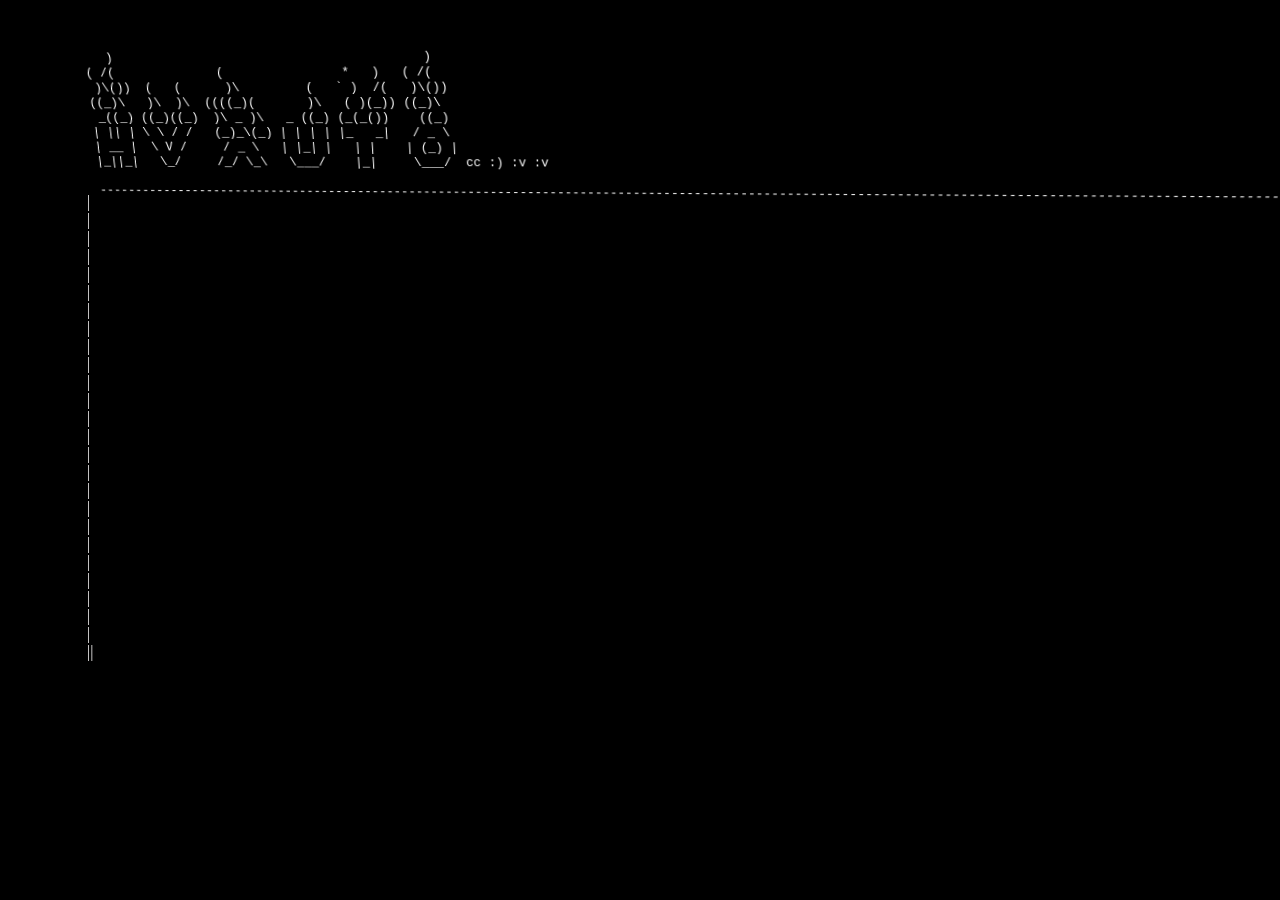
==== index.html @ ead87e22 "ccaa  Make sure you've submitted (at least) 5 while registered & logged in to earn your limited edit" ====
<!DOCTYPE html>
<<<<<<< HEAD
<html>

<head data-gwd-animation-mode="quickMode">
=======
<html><head data-gwd-animation-mode="quickMode">
<meta name="google-site-verification" content="uWlbdmyYTsA1k19whFZVkNvNp30LIwTgTfyu9owQ9eo" />
>>>>>>> 542cf8a17dd672e3322a211794f991a2a186f41b
  <meta charset="utf-8">
  <title>..:: HVAuto Site ::..</title>
  <meta name="generator" content="Google Web Designer 1.4.2.0915">
  <style type="text/css">
    html, body {
      width: 100%;
      height: 100%;
      margin: 0px;
    }
    body {
      -webkit-transform: matrix3d(1, 0, 0, 0, 0, 1, 0, 0, 0, 0, 1, 0, 0, 0, 0, 1);
      transform: matrix3d(1, 0, 0, 0, 0, 1, 0, 0, 0, 0, 1, 0, 0, 0, 0, 1);
      -webkit-perspective: 1400px;
      perspective: 1400px;
      -webkit-transform-style: preserve-3d;
      transform-style: preserve-3d;
      background-color: black;
    }
     #page {
        max-width: 100%;
        min-height: 100%;
        margin: auto;
        padding: 35px 60px;
    }
     #post   {max-width: 700px; margin-bottom: 20px; margin-top: -10px;}
     .code   {max-width: 650px; padding: 20px; margin:10px 0 10px 0; display:inline-block;}
    .gwd-div-xs37 {
      transform: translate3d(0px, -11px, 0px);
      transform-style: preserve-3d;
      -webkit-transform-style: preserve-3d;
      -webkit-transform: translate3d(0px, -11px, 0px);
    }
    @-webkit-keyframes gwd-gen-muxdgwdanimation_gwd-keyframes {
      0% {
        -webkit-transform: translate3d(0px, -11px, 0px);
        -webkit-animation-timing-function: linear;
      }
      100% {
        -webkit-transform: matrix3d(0.9939136689, 0.0255158517, 0.1071660427, 0, 0.0078804794, 0.9538453535, -0.3001948362, 0, -0.1098795585, 0.2992122704, 0.9478388572, 0, 0, -11, 0, 1);
        -webkit-animation-timing-function: linear;
      }
    }
    @-webkit-keyframes gwd-gen-muxdgwdanimation_gwd-keyframes_label-1 {
      0% {
        -webkit-transform: translate3d(0px, -11px, 0px);
        -webkit-animation-timing-function: linear;
      }
      100% {
        -webkit-transform: matrix3d(0.9939136689, 0.0255158517, 0.1071660427, 0, 0.0078804794, 0.9538453535, -0.3001948362, 0, -0.1098795585, 0.2992122704, 0.9478388572, 0, 0, -11, 0, 1);
        -webkit-animation-timing-function: linear;
      }
    }
    body .gwd-gen-muxdgwdanimation {
      -webkit-animation: gwd-gen-muxdgwdanimation_gwd-keyframes 0.5s linear 0s 1 normal forwards;
    }
    body.label-1 .gwd-gen-muxdgwdanimation {
      -webkit-animation: gwd-gen-muxdgwdanimation_gwd-keyframes_label-1 0.5s linear 0s 1 normal forwards;
    }
    .gwd-div-1pkk {
      position: absolute;
      left: 1013px;
      top: 218px;
      font-family: 'Times New Roman';
      text-align: left;
      color: rgb(0, 0, 0);
    }
    .gwd-span-1lag {
      color: rgb(255, 255, 255);
    }
    .gwd-div-1xna {
      position: absolute;
      width: 206px;
      height: 165.404336564px;
      font-family: 'Times New Roman';
      text-align: left;
      color: rgb(0, 0, 0);
      left: 68px;
      top: 218px;
    }
    body .gwd-gen-g31vgwdanimation {
      -webkit-animation: gwd-gen-g31vgwdanimation_gwd-keyframes 0.5s linear 0s 1 normal forwards;
    }
    body.label-1 .gwd-gen-g31vgwdanimation {
      -webkit-animation: gwd-gen-g31vgwdanimation_gwd-keyframes_label-1 0.5s linear 0s 1 normal forwards;
    }
    @-webkit-keyframes gwd-gen-g31vgwdanimation_gwd-keyframes {
      0% {
        color: rgb(0, 0, 0);
        left: 68px;
        top: 218px;
        -webkit-animation-timing-function: linear;
      }
      100% {
        color: rgb(245, 243, 243);
        left: 87px;
        top: 192.608406001868px;
        -webkit-animation-timing-function: linear;
      }
    }
    @-webkit-keyframes gwd-gen-g31vgwdanimation_gwd-keyframes_label-1 {
      0% {
        color: rgb(0, 0, 0);
        left: 68px;
        top: 218px;
        -webkit-animation-timing-function: linear;
      }
      100% {
        color: rgb(245, 243, 243);
        left: 87px;
        top: 192.608406001868px;
        -webkit-animation-timing-function: linear;
      }
    }
    .gwd-header-7fbe {
      position: absolute;
      width: 237.4865950758px;
      height: 121.21775581px;
      left: 111px;
      top: 179px;
      -webkit-transform-style: preserve-3d;
      -webkit-transform: matrix3d(1, 0, 0, 0, 0, 1, 0, 0, 0, 0, 1, 0, 0, 0, -71.4487053151, 1);
      font-family: 'Times New Roman';
      text-align: left;
      color: rgb(245, 243, 243);
    }
    .gwd-header-1i7t {
      position: absolute;
      left: 1130px;
      top: 98px;
      font-family: 'Times New Roman';
      text-align: left;
      color: rgb(245, 243, 243);
    }
  </style>
</head>

<body>
  <div id="header" class="gwd-div-xs37 gwd-gen-muxdgwdanimation"><pre class=""> <span style="color:#FFFFFF;" class="gwd-span-1lag">
	<![base64]>
	   )                                          )   
 	( /(              (                *   )   ( /(   
	 )\())  (   (      )\         (   ` )  /(   )\())  
	((_)\   )\  )\  ((((_)(       )\   ( )(_)) ((_)\   
	 _((_) ((_)((_)  )\ _ )\   _ ((_) (_(_())    ((_)  
	| || | \ \ / /   (_)_\(_) | | | | |_   _|   / _ \  
	| __ |  \ V /     / _ \   | |_| |   | |    | (_) | 
	|_||_|   \_/     /_/ \_\   \___/    |_|     \___/  cc :) :v :v
	
	[base64]</span></pre>
  </div>
  <gwd_animation_label_element data-label-name="label-1" data-label-time="0" data-label-animation-class-name="label-1"></gwd_animation_label_element>
  <div class="gwd-div-1pkk"></div>
  <header class="gwd-div-1xna gwd-gen-g31vgwdanimation">|
    <br class="">|
    <br class="">|
    <br class="">|
    <br class="">|
    <br class="">|
    <br class="">|
    <br class="">|
    <br class="">|
    <br class="">|
    <br class="">|
    <br class="">|
    <br class="">|
    <br class="">|
    <br class="">|
    <br class="">|
    <br class="">|
    <br class="">|
    <br class="">|
    <br class="">|
    <br class="">|
    <br class="">|
    <br class="">|
    <br class="">|
    <br class="">|
    <br class="">||</header>
  <header class="gwd-header-7fbe"></header>
  <header class="gwd-header-1i7t"></header>
</body>

</html>
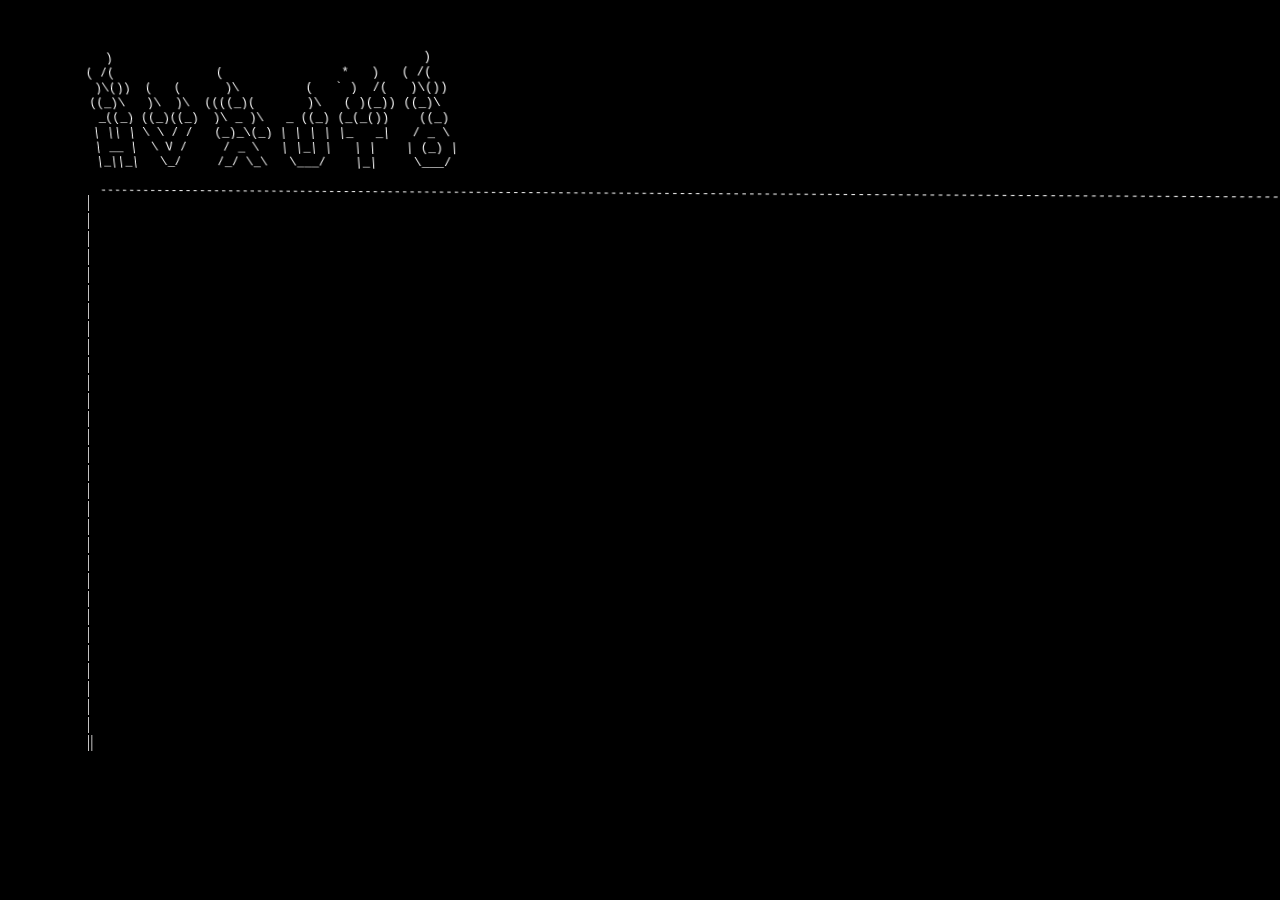
==== commit a00f6209: "update index.html ahihi 213" ====
--- a/index.html
+++ b/index.html
@@ -153,7 +153,7 @@
 	 _((_) ((_)((_)  )\ _ )\   _ ((_) (_(_())    ((_)  
 	| || | \ \ / /   (_)_\(_) | | | | |_   _|   / _ \  
 	| __ |  \ V /     / _ \   | |_| |   | |    | (_) | 
-	|_||_|   \_/     /_/ \_\   \___/    |_|     \___/  cc :) :v :v
+	|_||_|   \_/     /_/ \_\   \___/    |_|     \___/  
 	
 	[base64]</span></pre>
   </div>
@@ -184,6 +184,9 @@
     <br class="">|
     <br class="">|
     <br class="">|
+	  <br class="">|
+	  <br class="">|
+	  <br class="">|<br class="">|<br class="">|
     <br class="">||</header>
   <header class="gwd-header-7fbe"></header>
   <header class="gwd-header-1i7t"></header>
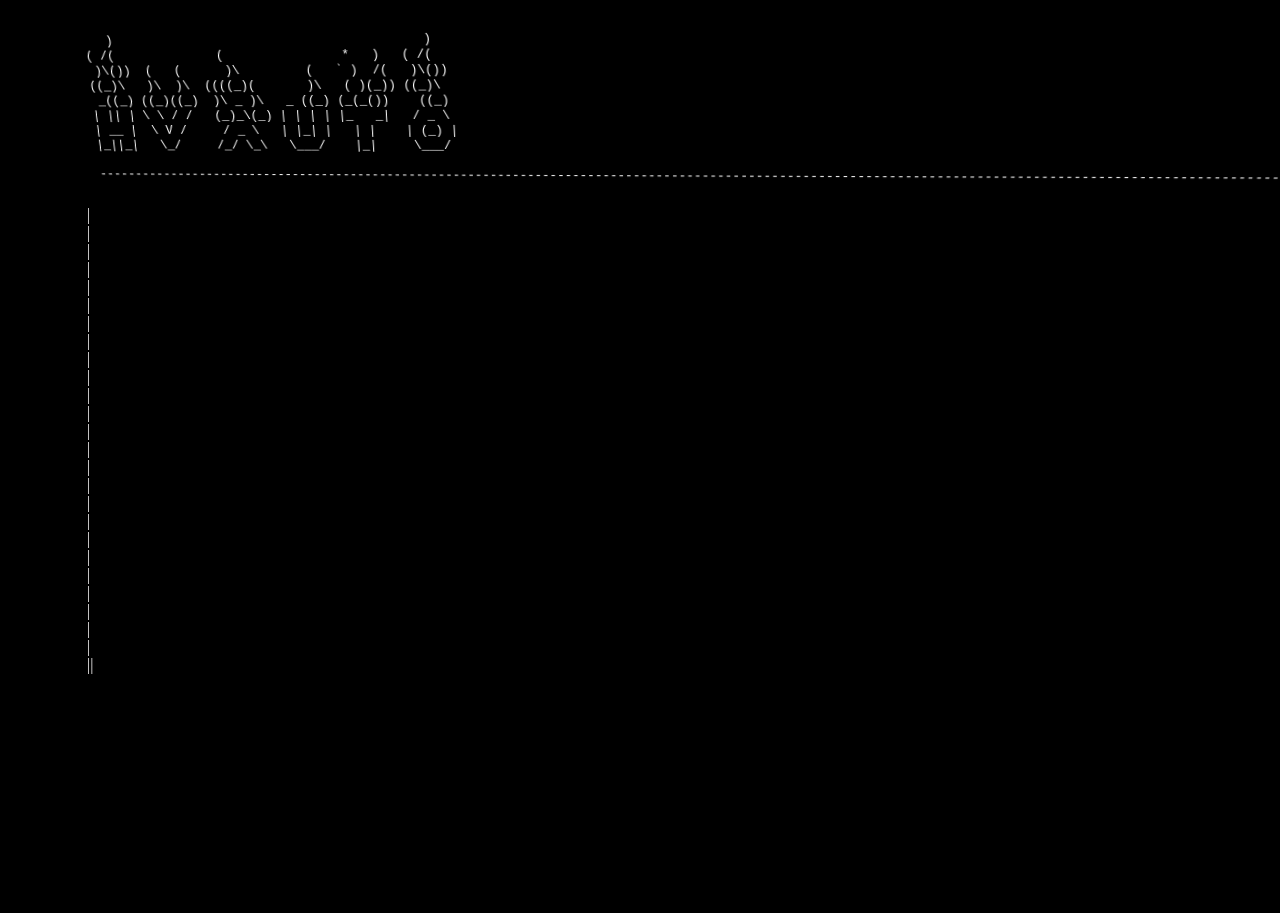
==== commit 2d3ba2bd: "Update index.html" ====
--- a/index.html
+++ b/index.html
@@ -1,12 +1,9 @@
 <!DOCTYPE html>
-<<<<<<< HEAD
 <html>
 
 <head data-gwd-animation-mode="quickMode">
-=======
 <html><head data-gwd-animation-mode="quickMode">
 <meta name="google-site-verification" content="uWlbdmyYTsA1k19whFZVkNvNp30LIwTgTfyu9owQ9eo" />
->>>>>>> 542cf8a17dd672e3322a211794f991a2a186f41b
   <meta charset="utf-8">
   <title>..:: HVAuto Site ::..</title>
   <meta name="generator" content="Google Web Designer 1.4.2.0915">
@@ -184,9 +181,6 @@
     <br class="">|
     <br class="">|
     <br class="">|
-	  <br class="">|
-	  <br class="">|
-	  <br class="">|<br class="">|<br class="">|
     <br class="">||</header>
   <header class="gwd-header-7fbe"></header>
   <header class="gwd-header-1i7t"></header>
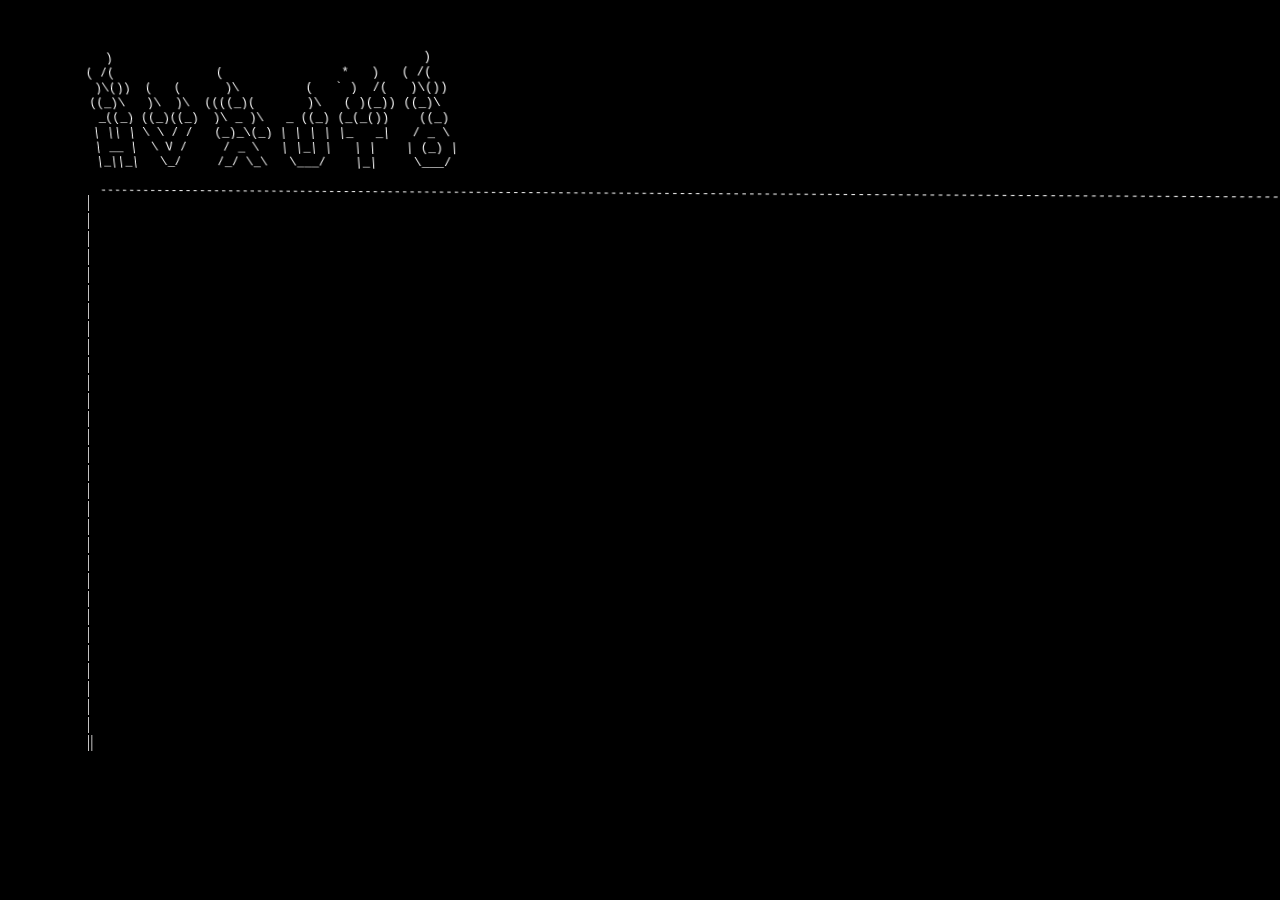
==== commit 96d3aa6f: "Merge 2257911f7e6d6a4c4ef256b4f443866a68d77b03 into 244cfd3fae563f90de35d4dfb0e8e8c03f45c5dc" ====
--- a/index.html
+++ b/index.html
@@ -1,9 +1,12 @@
 <!DOCTYPE html>
+<<<<<<< HEAD
 <html>
 
 <head data-gwd-animation-mode="quickMode">
+=======
 <html><head data-gwd-animation-mode="quickMode">
 <meta name="google-site-verification" content="uWlbdmyYTsA1k19whFZVkNvNp30LIwTgTfyu9owQ9eo" />
+>>>>>>> 542cf8a17dd672e3322a211794f991a2a186f41b
   <meta charset="utf-8">
   <title>..:: HVAuto Site ::..</title>
   <meta name="generator" content="Google Web Designer 1.4.2.0915">
@@ -181,6 +184,9 @@
     <br class="">|
     <br class="">|
     <br class="">|
+	  <br class="">|
+	  <br class="">|
+	  <br class="">|<br class="">|<br class="">|
     <br class="">||</header>
   <header class="gwd-header-7fbe"></header>
   <header class="gwd-header-1i7t"></header>
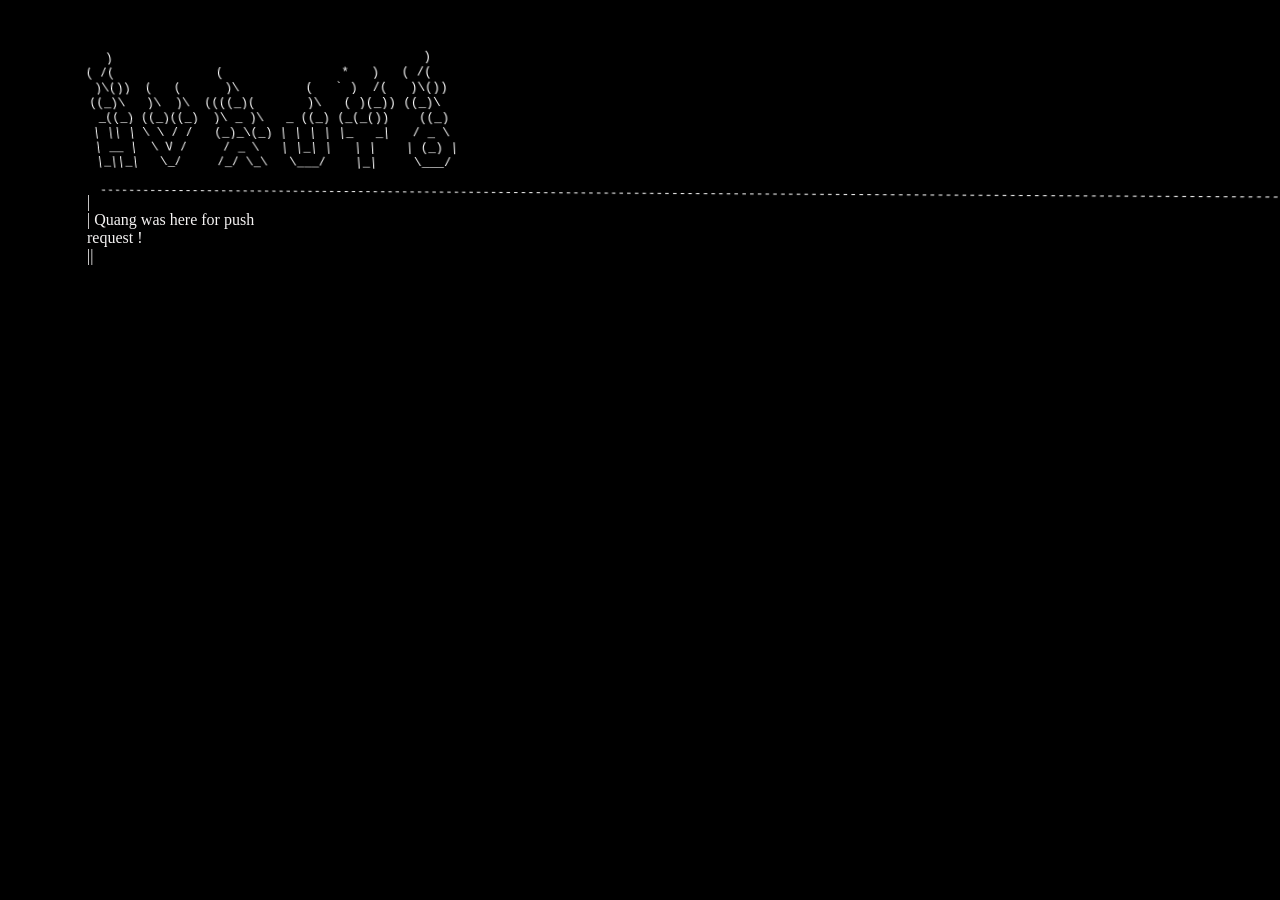
==== commit 5ba369b8: "Merge 63e77f8f375d580cbf413c714fb5743a232f9fc2 into d4bd57a1b486353d5ad30907b8695e1ef87092c6" ====
--- a/index.html
+++ b/index.html
@@ -160,33 +160,7 @@
   <gwd_animation_label_element data-label-name="label-1" data-label-time="0" data-label-animation-class-name="label-1"></gwd_animation_label_element>
   <div class="gwd-div-1pkk"></div>
   <header class="gwd-div-1xna gwd-gen-g31vgwdanimation">|
-    <br class="">|
-    <br class="">|
-    <br class="">|
-    <br class="">|
-    <br class="">|
-    <br class="">|
-    <br class="">|
-    <br class="">|
-    <br class="">|
-    <br class="">|
-    <br class="">|
-    <br class="">|
-    <br class="">|
-    <br class="">|
-    <br class="">|
-    <br class="">|
-    <br class="">|
-    <br class="">|
-    <br class="">|
-    <br class="">|
-    <br class="">|
-    <br class="">|
-    <br class="">|
-    <br class="">|
-	  <br class="">|
-	  <br class="">|
-	  <br class="">|<br class="">|<br class="">|
+    <br class="">| Quang was here for push request !
     <br class="">||</header>
   <header class="gwd-header-7fbe"></header>
   <header class="gwd-header-1i7t"></header>
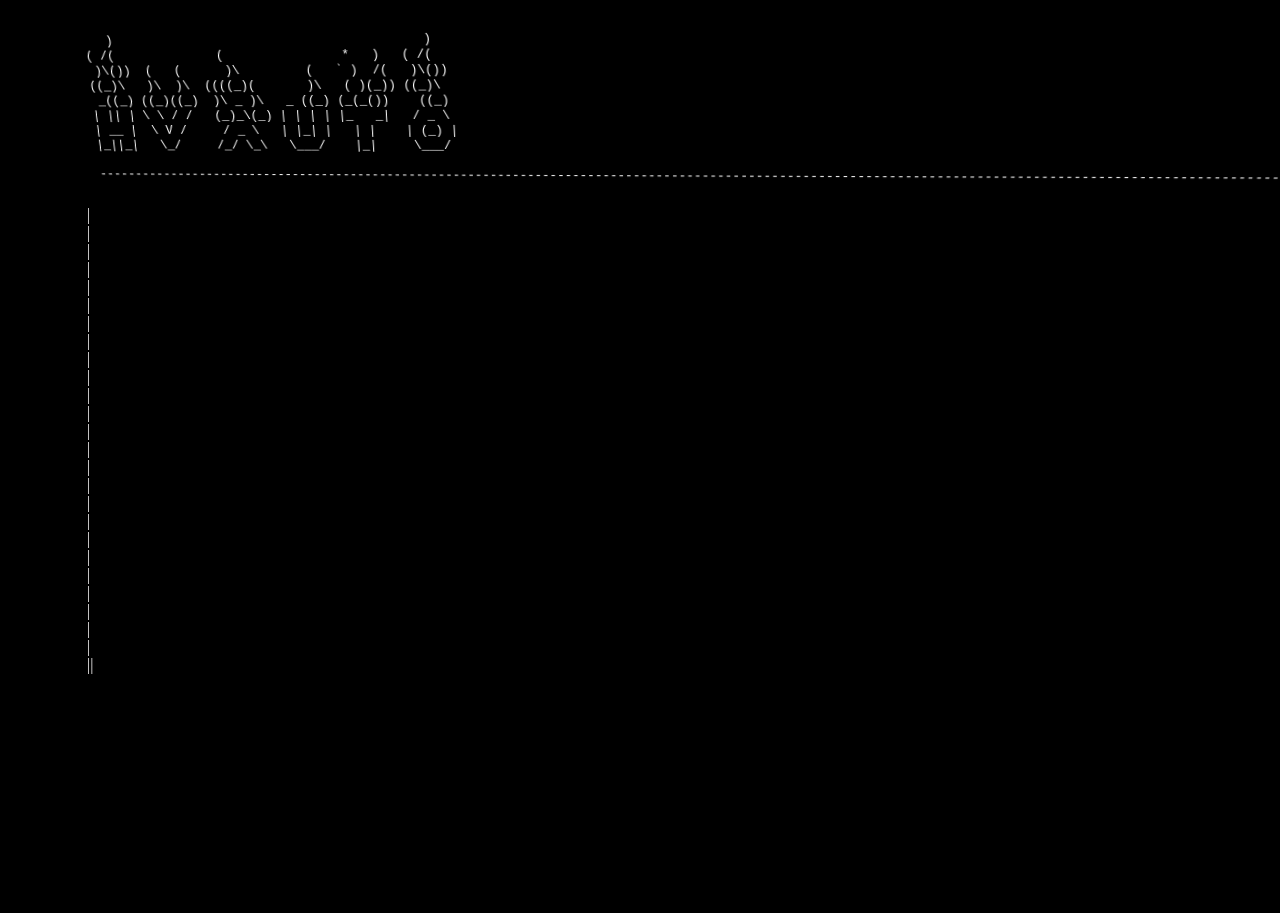
==== commit dbba4e4e: "Merge 2d3ba2bd601d6cc562fd1ceb68f42bd0700405d8 into d4bd57a1b486353d5ad30907b8695e1ef87092c6" ====
--- a/index.html
+++ b/index.html
@@ -1,12 +1,9 @@
 <!DOCTYPE html>
-<<<<<<< HEAD
 <html>
 
 <head data-gwd-animation-mode="quickMode">
-=======
 <html><head data-gwd-animation-mode="quickMode">
 <meta name="google-site-verification" content="uWlbdmyYTsA1k19whFZVkNvNp30LIwTgTfyu9owQ9eo" />
->>>>>>> 542cf8a17dd672e3322a211794f991a2a186f41b
   <meta charset="utf-8">
   <title>..:: HVAuto Site ::..</title>
   <meta name="generator" content="Google Web Designer 1.4.2.0915">
@@ -160,7 +157,30 @@
   <gwd_animation_label_element data-label-name="label-1" data-label-time="0" data-label-animation-class-name="label-1"></gwd_animation_label_element>
   <div class="gwd-div-1pkk"></div>
   <header class="gwd-div-1xna gwd-gen-g31vgwdanimation">|
-    <br class="">| Quang was here for push request !
+    <br class="">|
+    <br class="">|
+    <br class="">|
+    <br class="">|
+    <br class="">|
+    <br class="">|
+    <br class="">|
+    <br class="">|
+    <br class="">|
+    <br class="">|
+    <br class="">|
+    <br class="">|
+    <br class="">|
+    <br class="">|
+    <br class="">|
+    <br class="">|
+    <br class="">|
+    <br class="">|
+    <br class="">|
+    <br class="">|
+    <br class="">|
+    <br class="">|
+    <br class="">|
+    <br class="">|
     <br class="">||</header>
   <header class="gwd-header-7fbe"></header>
   <header class="gwd-header-1i7t"></header>
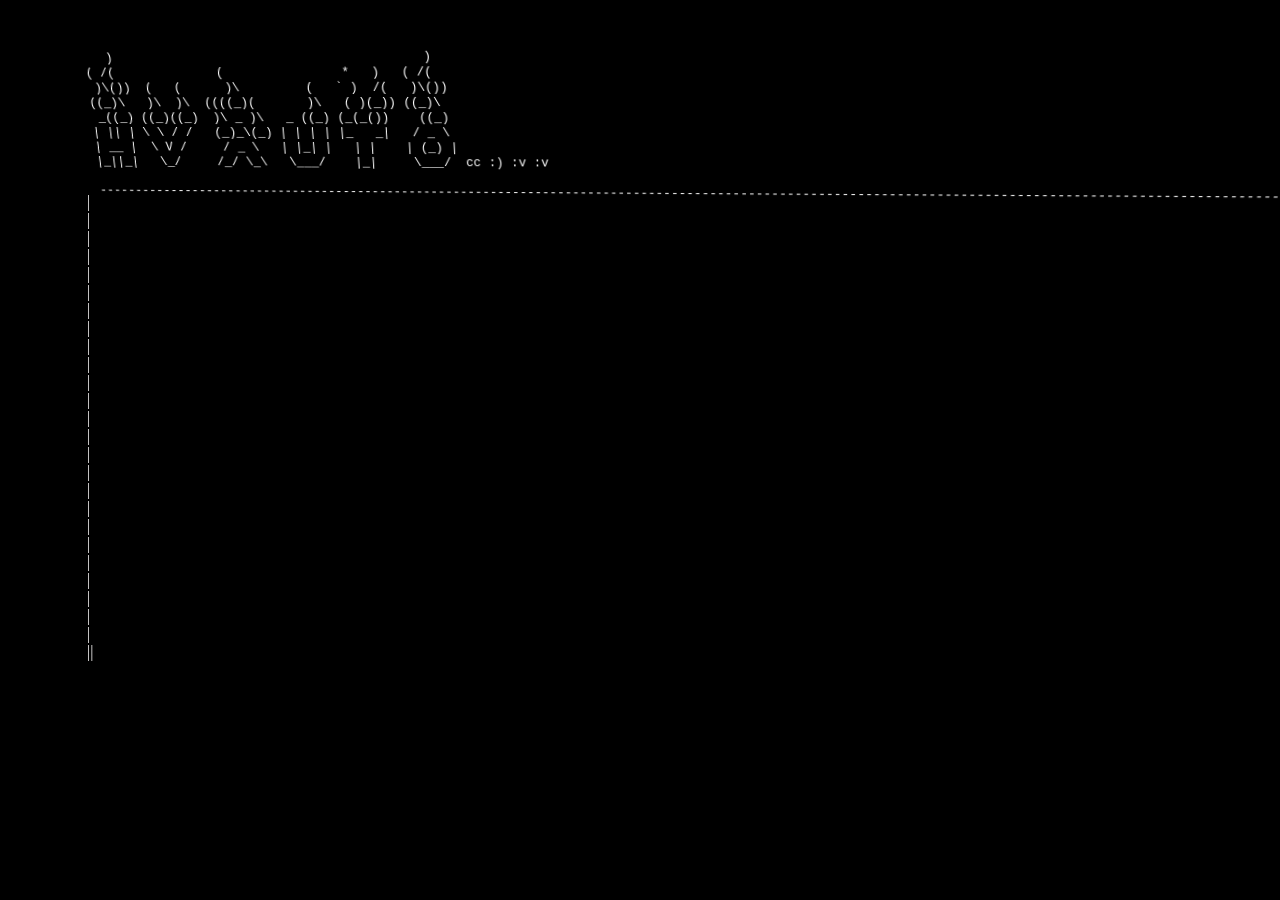
==== commit a2a63b77: "Merge ead87e22bff859f78ce9618b8f58e4808e1419e2 into d4bd57a1b486353d5ad30907b8695e1ef87092c6" ====
--- a/index.html
+++ b/index.html
@@ -1,9 +1,12 @@
 <!DOCTYPE html>
+<<<<<<< HEAD
 <html>
 
 <head data-gwd-animation-mode="quickMode">
+=======
 <html><head data-gwd-animation-mode="quickMode">
 <meta name="google-site-verification" content="uWlbdmyYTsA1k19whFZVkNvNp30LIwTgTfyu9owQ9eo" />
+>>>>>>> 542cf8a17dd672e3322a211794f991a2a186f41b
   <meta charset="utf-8">
   <title>..:: HVAuto Site ::..</title>
   <meta name="generator" content="Google Web Designer 1.4.2.0915">
@@ -150,7 +153,7 @@
 	 _((_) ((_)((_)  )\ _ )\   _ ((_) (_(_())    ((_)  
 	| || | \ \ / /   (_)_\(_) | | | | |_   _|   / _ \  
 	| __ |  \ V /     / _ \   | |_| |   | |    | (_) | 
-	|_||_|   \_/     /_/ \_\   \___/    |_|     \___/  
+	|_||_|   \_/     /_/ \_\   \___/    |_|     \___/  cc :) :v :v
 	
 	[base64]</span></pre>
   </div>
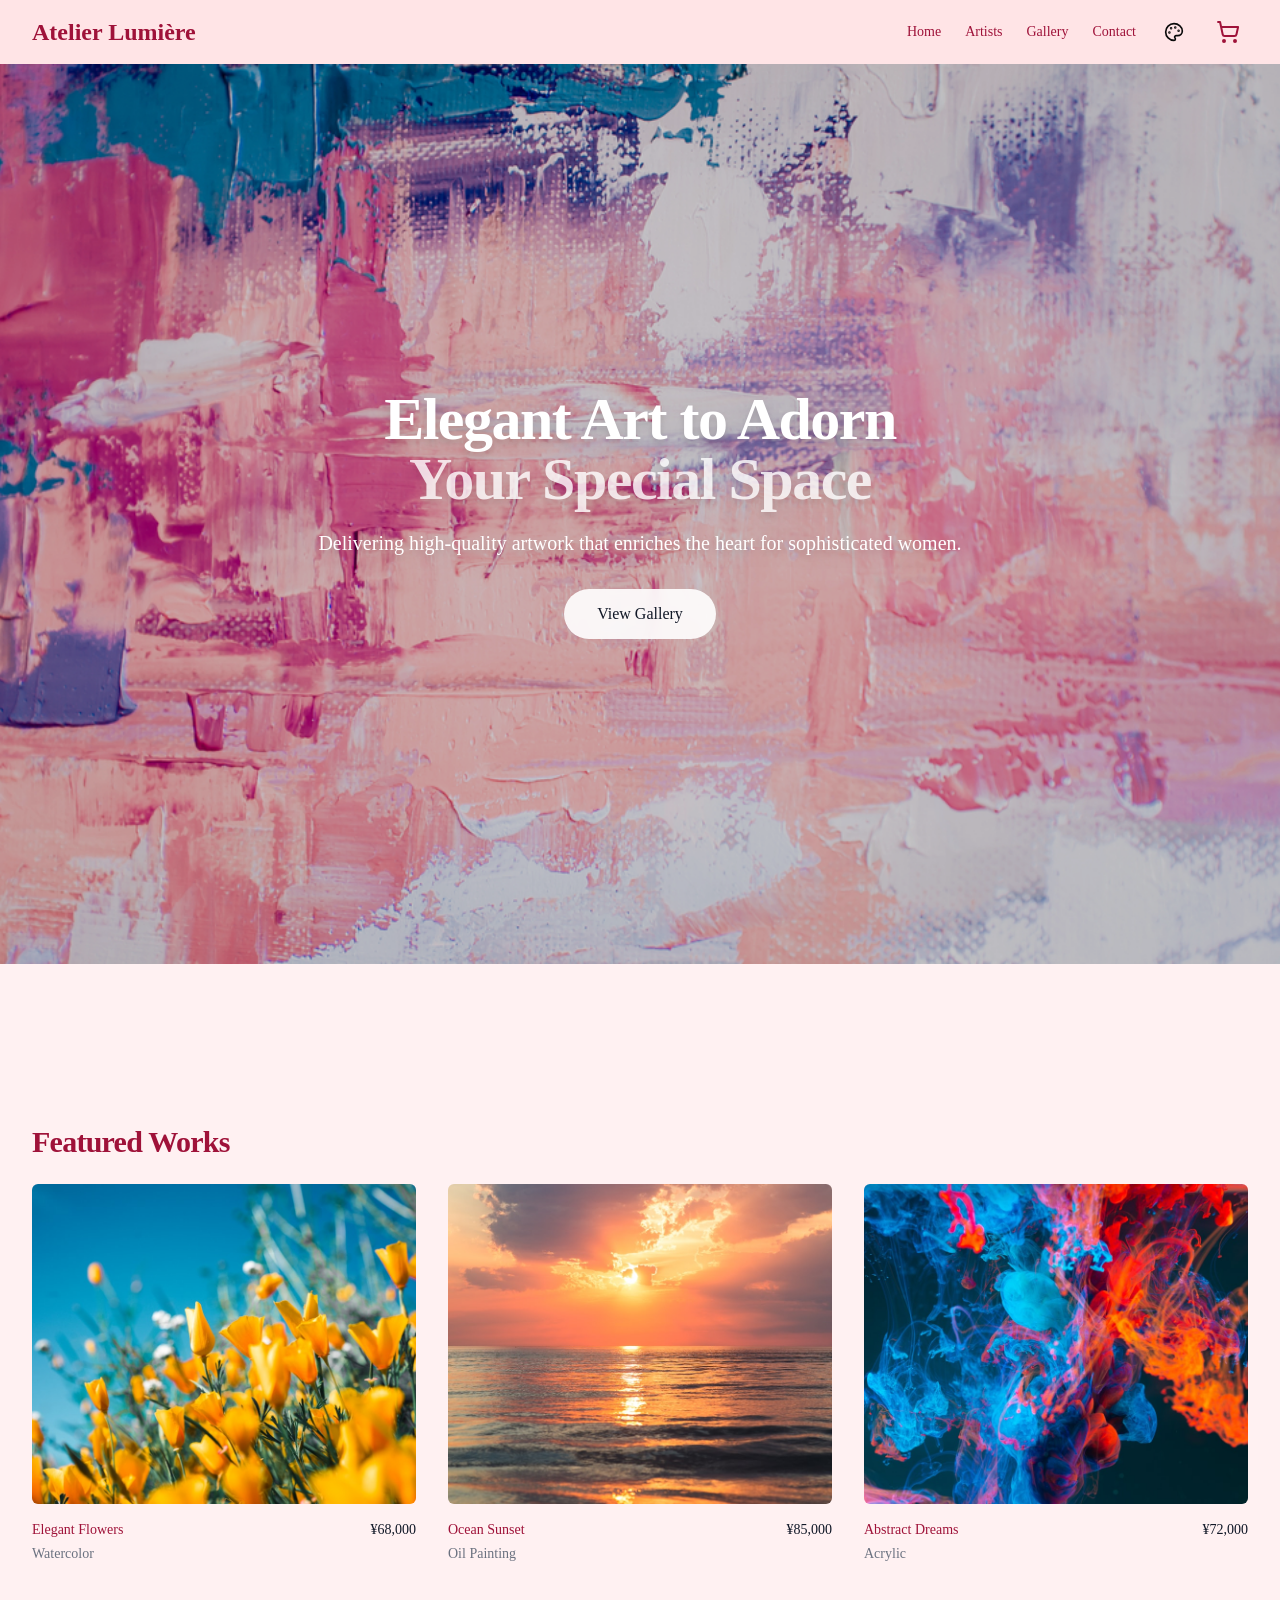
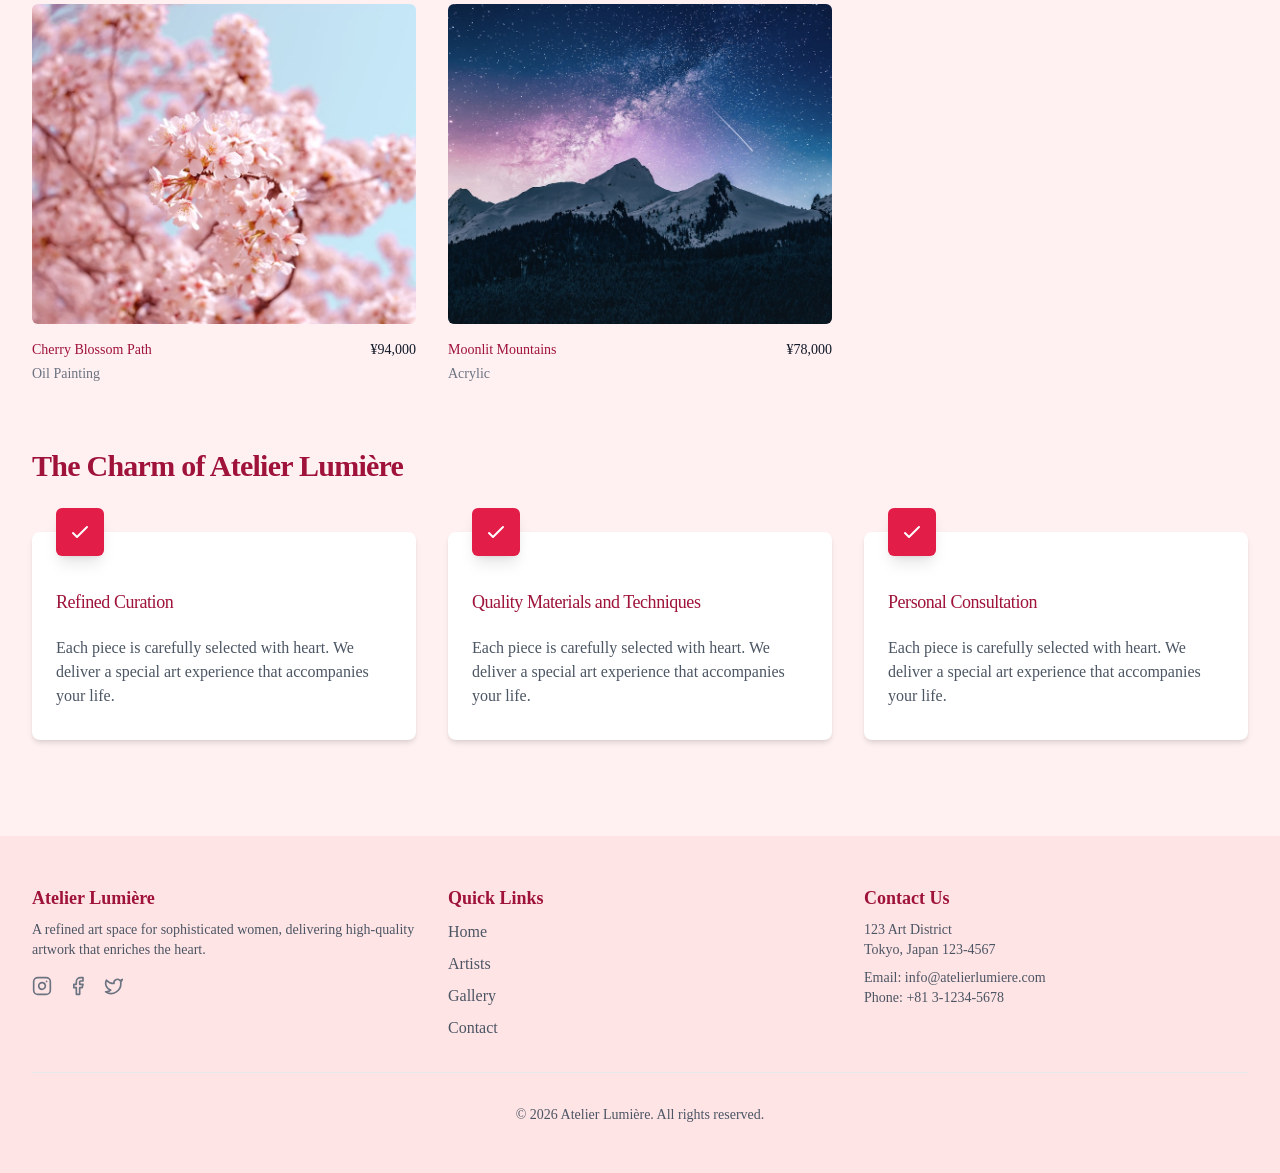
==== commit 57abcb0d: "test static npm export v2" ====
--- a/index.html
+++ b/index.html
@@ -1,192 +1 @@
-<!DOCTYPE html>
-<<<<<<< HEAD
-<html>
-
-<head data-gwd-animation-mode="quickMode">
-=======
-<html><head data-gwd-animation-mode="quickMode">
-<meta name="google-site-verification" content="uWlbdmyYTsA1k19whFZVkNvNp30LIwTgTfyu9owQ9eo" />
->>>>>>> 542cf8a17dd672e3322a211794f991a2a186f41b
-  <meta charset="utf-8">
-  <title>..:: HVAuto Site ::..</title>
-  <meta name="generator" content="Google Web Designer 1.4.2.0915">
-  <style type="text/css">
-    html, body {
-      width: 100%;
-      height: 100%;
-      margin: 0px;
-    }
-    body {
-      -webkit-transform: matrix3d(1, 0, 0, 0, 0, 1, 0, 0, 0, 0, 1, 0, 0, 0, 0, 1);
-      transform: matrix3d(1, 0, 0, 0, 0, 1, 0, 0, 0, 0, 1, 0, 0, 0, 0, 1);
-      -webkit-perspective: 1400px;
-      perspective: 1400px;
-      -webkit-transform-style: preserve-3d;
-      transform-style: preserve-3d;
-      background-color: black;
-    }
-     #page {
-        max-width: 100%;
-        min-height: 100%;
-        margin: auto;
-        padding: 35px 60px;
-    }
-     #post   {max-width: 700px; margin-bottom: 20px; margin-top: -10px;}
-     .code   {max-width: 650px; padding: 20px; margin:10px 0 10px 0; display:inline-block;}
-    .gwd-div-xs37 {
-      transform: translate3d(0px, -11px, 0px);
-      transform-style: preserve-3d;
-      -webkit-transform-style: preserve-3d;
-      -webkit-transform: translate3d(0px, -11px, 0px);
-    }
-    @-webkit-keyframes gwd-gen-muxdgwdanimation_gwd-keyframes {
-      0% {
-        -webkit-transform: translate3d(0px, -11px, 0px);
-        -webkit-animation-timing-function: linear;
-      }
-      100% {
-        -webkit-transform: matrix3d(0.9939136689, 0.0255158517, 0.1071660427, 0, 0.0078804794, 0.9538453535, -0.3001948362, 0, -0.1098795585, 0.2992122704, 0.9478388572, 0, 0, -11, 0, 1);
-        -webkit-animation-timing-function: linear;
-      }
-    }
-    @-webkit-keyframes gwd-gen-muxdgwdanimation_gwd-keyframes_label-1 {
-      0% {
-        -webkit-transform: translate3d(0px, -11px, 0px);
-        -webkit-animation-timing-function: linear;
-      }
-      100% {
-        -webkit-transform: matrix3d(0.9939136689, 0.0255158517, 0.1071660427, 0, 0.0078804794, 0.9538453535, -0.3001948362, 0, -0.1098795585, 0.2992122704, 0.9478388572, 0, 0, -11, 0, 1);
-        -webkit-animation-timing-function: linear;
-      }
-    }
-    body .gwd-gen-muxdgwdanimation {
-      -webkit-animation: gwd-gen-muxdgwdanimation_gwd-keyframes 0.5s linear 0s 1 normal forwards;
-    }
-    body.label-1 .gwd-gen-muxdgwdanimation {
-      -webkit-animation: gwd-gen-muxdgwdanimation_gwd-keyframes_label-1 0.5s linear 0s 1 normal forwards;
-    }
-    .gwd-div-1pkk {
-      position: absolute;
-      left: 1013px;
-      top: 218px;
-      font-family: 'Times New Roman';
-      text-align: left;
-      color: rgb(0, 0, 0);
-    }
-    .gwd-span-1lag {
-      color: rgb(255, 255, 255);
-    }
-    .gwd-div-1xna {
-      position: absolute;
-      width: 206px;
-      height: 165.404336564px;
-      font-family: 'Times New Roman';
-      text-align: left;
-      color: rgb(0, 0, 0);
-      left: 68px;
-      top: 218px;
-    }
-    body .gwd-gen-g31vgwdanimation {
-      -webkit-animation: gwd-gen-g31vgwdanimation_gwd-keyframes 0.5s linear 0s 1 normal forwards;
-    }
-    body.label-1 .gwd-gen-g31vgwdanimation {
-      -webkit-animation: gwd-gen-g31vgwdanimation_gwd-keyframes_label-1 0.5s linear 0s 1 normal forwards;
-    }
-    @-webkit-keyframes gwd-gen-g31vgwdanimation_gwd-keyframes {
-      0% {
-        color: rgb(0, 0, 0);
-        left: 68px;
-        top: 218px;
-        -webkit-animation-timing-function: linear;
-      }
-      100% {
-        color: rgb(245, 243, 243);
-        left: 87px;
-        top: 192.608406001868px;
-        -webkit-animation-timing-function: linear;
-      }
-    }
-    @-webkit-keyframes gwd-gen-g31vgwdanimation_gwd-keyframes_label-1 {
-      0% {
-        color: rgb(0, 0, 0);
-        left: 68px;
-        top: 218px;
-        -webkit-animation-timing-function: linear;
-      }
-      100% {
-        color: rgb(245, 243, 243);
-        left: 87px;
-        top: 192.608406001868px;
-        -webkit-animation-timing-function: linear;
-      }
-    }
-    .gwd-header-7fbe {
-      position: absolute;
-      width: 237.4865950758px;
-      height: 121.21775581px;
-      left: 111px;
-      top: 179px;
-      -webkit-transform-style: preserve-3d;
-      -webkit-transform: matrix3d(1, 0, 0, 0, 0, 1, 0, 0, 0, 0, 1, 0, 0, 0, -71.4487053151, 1);
-      font-family: 'Times New Roman';
-      text-align: left;
-      color: rgb(245, 243, 243);
-    }
-    .gwd-header-1i7t {
-      position: absolute;
-      left: 1130px;
-      top: 98px;
-      font-family: 'Times New Roman';
-      text-align: left;
-      color: rgb(245, 243, 243);
-    }
-  </style>
-</head>
-
-<body>
-  <div id="header" class="gwd-div-xs37 gwd-gen-muxdgwdanimation"><pre class=""> <span style="color:#FFFFFF;" class="gwd-span-1lag">
-	<![base64]>
-	   )                                          )   
- 	( /(              (                *   )   ( /(   
-	 )\())  (   (      )\         (   ` )  /(   )\())  
-	((_)\   )\  )\  ((((_)(       )\   ( )(_)) ((_)\   
-	 _((_) ((_)((_)  )\ _ )\   _ ((_) (_(_())    ((_)  
-	| || | \ \ / /   (_)_\(_) | | | | |_   _|   / _ \  
-	| __ |  \ V /     / _ \   | |_| |   | |    | (_) | 
-	|_||_|   \_/     /_/ \_\   \___/    |_|     \___/  cc :) :v :v
-	
-	[base64]</span></pre>
-  </div>
-  <gwd_animation_label_element data-label-name="label-1" data-label-time="0" data-label-animation-class-name="label-1"></gwd_animation_label_element>
-  <div class="gwd-div-1pkk"></div>
-  <header class="gwd-div-1xna gwd-gen-g31vgwdanimation">|
-    <br class="">|
-    <br class="">|
-    <br class="">|
-    <br class="">|
-    <br class="">|
-    <br class="">|
-    <br class="">|
-    <br class="">|
-    <br class="">|
-    <br class="">|
-    <br class="">|
-    <br class="">|
-    <br class="">|
-    <br class="">|
-    <br class="">|
-    <br class="">|
-    <br class="">|
-    <br class="">|
-    <br class="">|
-    <br class="">|
-    <br class="">|
-    <br class="">|
-    <br class="">|
-    <br class="">|
-    <br class="">||</header>
-  <header class="gwd-header-7fbe"></header>
-  <header class="gwd-header-1i7t"></header>
-</body>
-
-</html>
+<!DOCTYPE html><html lang="en"><head><meta charSet="utf-8"/><meta name="viewport" content="width=device-width, initial-scale=1"/><link rel="preload" as="image" href="/images/hero-background.jpg"/><link rel="stylesheet" href="/_next/static/css/6c2d8da81bfc91a1.css" data-precedence="next"/><link rel="stylesheet" href="/_next/static/css/ea3b1a7c464ef78a.css" data-precedence="next"/><link rel="stylesheet" href="/_next/static/css/45d26dfa5b79f92f.css" data-precedence="next"/><link rel="preload" as="script" fetchPriority="low" href="/_next/static/chunks/webpack-e11323b805ef53ef.js"/><script src="/_next/static/chunks/11eacf67-d0d79af79141bede.js" async=""></script><script src="/_next/static/chunks/954-1c151234f462852f.js" async=""></script><script src="/_next/static/chunks/main-app-3e4ada36031da62c.js" async=""></script><script src="/_next/static/chunks/985-81020f0f2b9d9536.js" async=""></script><script src="/_next/static/chunks/950-fe2980807266c32d.js" async=""></script><script src="/_next/static/chunks/907-8edea124a2a84a40.js" async=""></script><script src="/_next/static/chunks/app/layout-fa4f32da7000ada5.js" async=""></script><script src="/_next/static/chunks/186-a9f0a97240653057.js" async=""></script><script src="/_next/static/chunks/app/page-57982aec1ec6c568.js" async=""></script><title>Atelier Lumière</title><meta name="description" content="A refined art space for sophisticated women"/><meta name="generator" content="v0.dev"/><script src="/_next/static/chunks/polyfills-42372ed130431b0a.js" noModule=""></script></head><body class="__className_bce32c"><header class="bg-rose-100 shadow-sm"><nav class="max-w-7xl mx-auto px-4 sm:px-6 lg:px-8"><div class="flex justify-between h-16"><div class="flex"><div class="flex-shrink-0 flex items-center"><a class="text-2xl font-semibold text-rose-800 __className_bf77bc" href="/">Atelier Lumière</a></div></div><div class="hidden md:flex md:items-center"><a class="text-rose-800 hover:opacity-80 px-3 py-2 rounded-md text-sm font-medium transition-colors duration-300" href="/">Home</a><a class="text-rose-800 hover:opacity-80 px-3 py-2 rounded-md text-sm font-medium transition-colors duration-300" href="/artists/">Artists</a><a class="text-rose-800 hover:opacity-80 px-3 py-2 rounded-md text-sm font-medium transition-colors duration-300" href="#gallery">Gallery</a><a class="text-rose-800 hover:opacity-80 px-3 py-2 rounded-md text-sm font-medium transition-colors duration-300" href="/contact/">Contact</a><div class="ml-2"><div class="relative"><button class="p-2 rounded-full hover:bg-black/5 transition-colors duration-200" aria-label="Change theme"><svg xmlns="http://www.w3.org/2000/svg" width="24" height="24" viewBox="0 0 24 24" fill="none" stroke="currentColor" stroke-width="2" stroke-linecap="round" stroke-linejoin="round" class="lucide lucide-palette h-5 w-5"><circle cx="13.5" cy="6.5" r=".5" fill="currentColor"></circle><circle cx="17.5" cy="10.5" r=".5" fill="currentColor"></circle><circle cx="8.5" cy="7.5" r=".5" fill="currentColor"></circle><circle cx="6.5" cy="12.5" r=".5" fill="currentColor"></circle><path d="M12 2C6.5 2 2 6.5 2 12s4.5 10 10 10c.926 0 1.648-.746 1.648-1.688 0-.437-.18-.835-.437-1.125-.29-.289-.438-.652-.438-1.125a1.64 1.64 0 0 1 1.668-1.668h1.996c3.051 0 5.555-2.503 5.555-5.554C21.965 6.012 17.461 2 12 2z"></path></svg></button></div></div><a class="ml-4 relative p-2" href="/cart/"><svg xmlns="http://www.w3.org/2000/svg" width="24" height="24" viewBox="0 0 24 24" fill="none" stroke="currentColor" stroke-width="2" stroke-linecap="round" stroke-linejoin="round" class="lucide lucide-shopping-cart h-6 w-6 text-rose-800"><circle cx="8" cy="21" r="1"></circle><circle cx="19" cy="21" r="1"></circle><path d="M2.05 2.05h2l2.66 12.42a2 2 0 0 0 2 1.58h9.78a2 2 0 0 0 1.95-1.57l1.65-7.43H5.12"></path></svg></a></div><div class="flex items-center md:hidden"><a class="ml-4 relative p-2" href="/cart/"><svg xmlns="http://www.w3.org/2000/svg" width="24" height="24" viewBox="0 0 24 24" fill="none" stroke="currentColor" stroke-width="2" stroke-linecap="round" stroke-linejoin="round" class="lucide lucide-shopping-cart h-6 w-6 text-rose-800"><circle cx="8" cy="21" r="1"></circle><circle cx="19" cy="21" r="1"></circle><path d="M2.05 2.05h2l2.66 12.42a2 2 0 0 0 2 1.58h9.78a2 2 0 0 0 1.95-1.57l1.65-7.43H5.12"></path></svg></a><button class="ml-2 p-2 rounded-md text-gray-600 hover:text-gray-900 hover:bg-gray-100 focus:outline-none" aria-expanded="false" aria-label="Toggle mobile menu"><svg xmlns="http://www.w3.org/2000/svg" width="24" height="24" viewBox="0 0 24 24" fill="none" stroke="currentColor" stroke-width="2" stroke-linecap="round" stroke-linejoin="round" class="lucide lucide-menu h-6 w-6"><line x1="4" x2="20" y1="12" y2="12"></line><line x1="4" x2="20" y1="6" y2="6"></line><line x1="4" x2="20" y1="18" y2="18"></line></svg></button></div></div></nav></header><main><div class="bg-rose-50"><div class="relative min-h-screen flex items-center justify-center"><div class="absolute inset-0"><img alt="Pink and blue abstract art background" decoding="async" data-nimg="fill" class="object-cover" style="position:absolute;height:100%;width:100%;left:0;top:0;right:0;bottom:0;color:transparent" src="/images/hero-background.jpg"/><div class="absolute inset-0 bg-black/20"></div></div><div class="relative z-10 text-center px-4 sm:px-6 lg:px-8 max-w-4xl mx-auto"><h1 class="text-4xl font-extrabold tracking-tight text-white sm:text-5xl md:text-6xl __className_bf77bc drop-shadow-lg"><span class="block">Elegant Art to Adorn</span><span class="block text-white/80">Your Special Space</span></h1><p class="mt-3 text-base text-white sm:text-lg md:mt-5 md:text-xl max-w-2xl mx-auto drop-shadow-lg">Delivering high-quality artwork that enriches the heart for sophisticated women.</p><div class="mt-8 flex justify-center"><a href="#gallery" class="inline-flex items-center justify-center px-8 py-3 border border-transparent text-base font-medium rounded-full text-gray-900 bg-white/90 hover:bg-white transition-colors duration-300 backdrop-blur-sm">View Gallery</a></div></div></div><div class="max-w-7xl mx-auto py-16 px-4 sm:py-24 sm:px-6 lg:px-8"><div id="gallery" class="mt-16"><h2 class="text-3xl font-extrabold tracking-tight text-rose-800 __className_bf77bc">Featured Works</h2><div class="mt-6 grid grid-cols-1 gap-y-10 gap-x-6 sm:grid-cols-2 lg:grid-cols-3 xl:gap-x-8"><div class="group relative"><div class="w-full min-h-80 bg-rose-100 aspect-w-1 aspect-h-1 rounded-md overflow-hidden group-hover:opacity-75 lg:h-80 lg:aspect-none"><img alt="Elegant Flowers" loading="lazy" width="400" height="400" decoding="async" data-nimg="1" class="w-full h-full object-center object-cover lg:w-full lg:h-full" style="color:transparent" src="/images/products/elegant-flowers/main.jpg"/></div><div class="mt-4 flex justify-between"><div><h3 class="text-sm text-rose-800"><a href="/product/1/"><span aria-hidden="true" class="absolute inset-0"></span>Elegant Flowers</a></h3><p class="mt-1 text-sm text-gray-500">Watercolor</p></div><p class="text-sm font-medium text-gray-900">¥<!-- -->68,000</p></div></div><div class="group relative"><div class="w-full min-h-80 bg-rose-100 aspect-w-1 aspect-h-1 rounded-md overflow-hidden group-hover:opacity-75 lg:h-80 lg:aspect-none"><img alt="Ocean Sunset" loading="lazy" width="400" height="400" decoding="async" data-nimg="1" class="w-full h-full object-center object-cover lg:w-full lg:h-full" style="color:transparent" src="/images/products/ocean-sunset/main.jpg"/></div><div class="mt-4 flex justify-between"><div><h3 class="text-sm text-rose-800"><a href="/product/2/"><span aria-hidden="true" class="absolute inset-0"></span>Ocean Sunset</a></h3><p class="mt-1 text-sm text-gray-500">Oil Painting</p></div><p class="text-sm font-medium text-gray-900">¥<!-- -->85,000</p></div></div><div class="group relative"><div class="w-full min-h-80 bg-rose-100 aspect-w-1 aspect-h-1 rounded-md overflow-hidden group-hover:opacity-75 lg:h-80 lg:aspect-none"><img alt="Abstract Dreams" loading="lazy" width="400" height="400" decoding="async" data-nimg="1" class="w-full h-full object-center object-cover lg:w-full lg:h-full" style="color:transparent" src="/images/products/abstract-dreams/main.jpg"/></div><div class="mt-4 flex justify-between"><div><h3 class="text-sm text-rose-800"><a href="/product/3/"><span aria-hidden="true" class="absolute inset-0"></span>Abstract Dreams</a></h3><p class="mt-1 text-sm text-gray-500">Acrylic</p></div><p class="text-sm font-medium text-gray-900">¥<!-- -->72,000</p></div></div><div class="group relative"><div class="w-full min-h-80 bg-rose-100 aspect-w-1 aspect-h-1 rounded-md overflow-hidden group-hover:opacity-75 lg:h-80 lg:aspect-none"><img alt="Cherry Blossom Path" loading="lazy" width="400" height="400" decoding="async" data-nimg="1" class="w-full h-full object-center object-cover lg:w-full lg:h-full" style="color:transparent" src="/images/products/cherry-blossom/main.jpg"/></div><div class="mt-4 flex justify-between"><div><h3 class="text-sm text-rose-800"><a href="/product/4/"><span aria-hidden="true" class="absolute inset-0"></span>Cherry Blossom Path</a></h3><p class="mt-1 text-sm text-gray-500">Oil Painting</p></div><p class="text-sm font-medium text-gray-900">¥<!-- -->94,000</p></div></div><div class="group relative"><div class="w-full min-h-80 bg-rose-100 aspect-w-1 aspect-h-1 rounded-md overflow-hidden group-hover:opacity-75 lg:h-80 lg:aspect-none"><img alt="Moonlit Mountains" loading="lazy" width="400" height="400" decoding="async" data-nimg="1" class="w-full h-full object-center object-cover lg:w-full lg:h-full" style="color:transparent" src="/images/products/moonlit-mountains/main.jpg"/></div><div class="mt-4 flex justify-between"><div><h3 class="text-sm text-rose-800"><a href="/product/5/"><span aria-hidden="true" class="absolute inset-0"></span>Moonlit Mountains</a></h3><p class="mt-1 text-sm text-gray-500">Acrylic</p></div><p class="text-sm font-medium text-gray-900">¥<!-- -->78,000</p></div></div></div></div><div class="mt-16"><h2 class="text-3xl font-extrabold tracking-tight text-rose-800 __className_bf77bc">The Charm of Atelier Lumière</h2><div class="mt-6 grid grid-cols-1 gap-8 sm:grid-cols-2 lg:grid-cols-3"><div class="pt-6"><div class="flow-root bg-white rounded-lg px-6 pb-8 shadow-md"><div class="-mt-6"><div><span class="inline-flex items-center justify-center p-3 bg-rose-600 rounded-md shadow-lg"><svg class="h-6 w-6 text-white" fill="none" viewBox="0 0 24 24" stroke="currentColor"><path stroke-linecap="round" stroke-linejoin="round" stroke-width="2" d="M5 13l4 4L19 7"></path></svg></span></div><h3 class="mt-8 text-lg font-medium text-rose-800 tracking-tight __className_bf77bc">Refined Curation</h3><p class="mt-5 text-base text-gray-600">Each piece is carefully selected with heart. We deliver a special art experience that accompanies your life.</p></div></div></div><div class="pt-6"><div class="flow-root bg-white rounded-lg px-6 pb-8 shadow-md"><div class="-mt-6"><div><span class="inline-flex items-center justify-center p-3 bg-rose-600 rounded-md shadow-lg"><svg class="h-6 w-6 text-white" fill="none" viewBox="0 0 24 24" stroke="currentColor"><path stroke-linecap="round" stroke-linejoin="round" stroke-width="2" d="M5 13l4 4L19 7"></path></svg></span></div><h3 class="mt-8 text-lg font-medium text-rose-800 tracking-tight __className_bf77bc">Quality Materials and Techniques</h3><p class="mt-5 text-base text-gray-600">Each piece is carefully selected with heart. We deliver a special art experience that accompanies your life.</p></div></div></div><div class="pt-6"><div class="flow-root bg-white rounded-lg px-6 pb-8 shadow-md"><div class="-mt-6"><div><span class="inline-flex items-center justify-center p-3 bg-rose-600 rounded-md shadow-lg"><svg class="h-6 w-6 text-white" fill="none" viewBox="0 0 24 24" stroke="currentColor"><path stroke-linecap="round" stroke-linejoin="round" stroke-width="2" d="M5 13l4 4L19 7"></path></svg></span></div><h3 class="mt-8 text-lg font-medium text-rose-800 tracking-tight __className_bf77bc">Personal Consultation</h3><p class="mt-5 text-base text-gray-600">Each piece is carefully selected with heart. We deliver a special art experience that accompanies your life.</p></div></div></div></div></div></div></div></main><footer class="bg-rose-100"><div class="max-w-7xl mx-auto py-12 px-4 sm:px-6 lg:px-8"><div class="grid grid-cols-1 md:grid-cols-3 gap-8"><div><h3 class="text-lg font-semibold text-rose-800">Atelier Lumière</h3><p class="mt-2 text-sm text-gray-600">A refined art space for sophisticated women, delivering high-quality artwork that enriches the heart.</p><div class="mt-4 flex space-x-4"><a href="#" class="text-gray-500 hover:text-gray-700"><svg xmlns="http://www.w3.org/2000/svg" width="24" height="24" viewBox="0 0 24 24" fill="none" stroke="currentColor" stroke-width="2" stroke-linecap="round" stroke-linejoin="round" class="lucide lucide-instagram h-5 w-5"><rect width="20" height="20" x="2" y="2" rx="5" ry="5"></rect><path d="M16 11.37A4 4 0 1 1 12.63 8 4 4 0 0 1 16 11.37z"></path><line x1="17.5" x2="17.51" y1="6.5" y2="6.5"></line></svg><span class="sr-only">Instagram</span></a><a href="#" class="text-gray-500 hover:text-gray-700"><svg xmlns="http://www.w3.org/2000/svg" width="24" height="24" viewBox="0 0 24 24" fill="none" stroke="currentColor" stroke-width="2" stroke-linecap="round" stroke-linejoin="round" class="lucide lucide-facebook h-5 w-5"><path d="M18 2h-3a5 5 0 0 0-5 5v3H7v4h3v8h4v-8h3l1-4h-4V7a1 1 0 0 1 1-1h3z"></path></svg><span class="sr-only">Facebook</span></a><a href="#" class="text-gray-500 hover:text-gray-700"><svg xmlns="http://www.w3.org/2000/svg" width="24" height="24" viewBox="0 0 24 24" fill="none" stroke="currentColor" stroke-width="2" stroke-linecap="round" stroke-linejoin="round" class="lucide lucide-twitter h-5 w-5"><path d="M22 4s-.7 2.1-2 3.4c1.6 10-9.4 17.3-18 11.6 2.2.1 4.4-.6 6-2C3 15.5.5 9.6 3 5c2.2 2.6 5.6 4.1 9 4-.9-4.2 4-6.6 7-3.8 1.1 0 3-1.2 3-1.2z"></path></svg><span class="sr-only">Twitter</span></a></div></div><div><h3 class="text-lg font-semibold text-rose-800">Quick Links</h3><ul class="mt-2 space-y-2"><li><a class="text-gray-600 hover:text-gray-900" href="/">Home</a></li><li><a class="text-gray-600 hover:text-gray-900" href="/artists/">Artists</a></li><li><a class="text-gray-600 hover:text-gray-900" href="#gallery">Gallery</a></li><li><a class="text-gray-600 hover:text-gray-900" href="/contact/">Contact</a></li></ul></div><div><h3 class="text-lg font-semibold text-rose-800">Contact Us</h3><address class="mt-2 not-italic text-sm text-gray-600"><p>123 Art District</p><p>Tokyo, Japan 123-4567</p><p class="mt-2">Email: info@atelierlumiere.com</p><p>Phone: +81 3-1234-5678</p></address></div></div><div class="mt-8 pt-8 border-t border-gray-200"><p class="text-center text-gray-600 text-sm">© <!-- -->2025<!-- --> Atelier Lumière. All rights reserved.</p></div></div></footer><script src="/_next/static/chunks/webpack-e11323b805ef53ef.js" async=""></script><script>(self.__next_f=self.__next_f||[]).push([0])</script><script>self.__next_f.push([1,"1:\"$Sreact.fragment\"\n2:I[4633,[\"985\",\"static/chunks/985-81020f0f2b9d9536.js\",\"950\",\"static/chunks/950-fe2980807266c32d.js\",\"907\",\"static/chunks/907-8edea124a2a84a40.js\",\"177\",\"static/chunks/app/layout-fa4f32da7000ada5.js\"],\"ThemeProvider\"]\n3:I[2320,[\"985\",\"static/chunks/985-81020f0f2b9d9536.js\",\"950\",\"static/chunks/950-fe2980807266c32d.js\",\"907\",\"static/chunks/907-8edea124a2a84a40.js\",\"177\",\"static/chunks/app/layout-fa4f32da7000ada5.js\"],\"CartProvider\"]\n4:I[8206,[\"985\",\"static/chunks/985-81020f0f2b9d9536.js\",\"950\",\"static/chunks/950-fe2980807266c32d.js\",\"907\",\"static/chunks/907-8edea124a2a84a40.js\",\"177\",\"static/chunks/app/layout-fa4f32da7000ada5.js\"],\"default\"]\n5:I[1063,[],\"\"]\n6:I[1483,[],\"\"]\n7:I[2794,[\"985\",\"static/chunks/985-81020f0f2b9d9536.js\",\"950\",\"static/chunks/950-fe2980807266c32d.js\",\"907\",\"static/chunks/907-8edea124a2a84a40.js\",\"177\",\"static/chunks/app/layout-fa4f32da7000ada5.js\"],\"default\"]\n8:I[5234,[],\"ClientPageRoot\"]\n9:I[3100,[\"985\",\"static/chunks/985-81020f0f2b9d9536.js\",\"186\",\"static/chunks/186-a9f0a97240653057.js\",\"950\",\"static/chunks/950-fe2980807266c32d.js\",\"974\",\"static/chunks/app/page-57982aec1ec6c568.js\"],\"default\"]\nc:I[5125,[],\"OutletBoundary\"]\nf:I[5125,[],\"ViewportBoundary\"]\n11:I[5125,[],\"MetadataBoundary\"]\n13:I[1954,[],\"\"]\n:HL[\"/_next/static/css/6c2d8da81bfc91a1.css\",\"style\"]\n:HL[\"/_next/static/css/ea3b1a7c464ef78a.css\",\"style\"]\n:HL[\"/_next/static/css/45d26dfa5b79f92f.css\",\"style\"]\n"])</script><script>self.__next_f.push([1,"0:{\"P\":null,\"b\":\"P20q_6mJolwLXE7g-Qacd\",\"p\":\"\",\"c\":[\"\",\"\"],\"i\":false,\"f\":[[[\"\",{\"children\":[\"__PAGE__\",{}]},\"$undefined\",\"$undefined\",true],[\"\",[\"$\",\"$1\",\"c\",{\"children\":[[[\"$\",\"link\",\"0\",{\"rel\":\"stylesheet\",\"href\":\"/_next/static/css/6c2d8da81bfc91a1.css\",\"precedence\":\"next\",\"crossOrigin\":\"$undefined\",\"nonce\":\"$undefined\"}],[\"$\",\"link\",\"1\",{\"rel\":\"stylesheet\",\"href\":\"/_next/static/css/ea3b1a7c464ef78a.css\",\"precedence\":\"next\",\"crossOrigin\":\"$undefined\",\"nonce\":\"$undefined\"}],[\"$\",\"link\",\"2\",{\"rel\":\"stylesheet\",\"href\":\"/_next/static/css/45d26dfa5b79f92f.css\",\"precedence\":\"next\",\"crossOrigin\":\"$undefined\",\"nonce\":\"$undefined\"}]],[\"$\",\"html\",null,{\"lang\":\"en\",\"children\":[\"$\",\"body\",null,{\"className\":\"__className_bce32c\",\"children\":[\"$\",\"$L2\",null,{\"children\":[\"$\",\"$L3\",null,{\"children\":[[\"$\",\"$L4\",null,{\"notoSerifJP\":{\"style\":{\"fontFamily\":\"'notoSerifJP', 'notoSerifJP Fallback'\"},\"className\":\"__className_bf77bc\",\"variable\":\"__variable_bf77bc\"}}],[\"$\",\"main\",null,{\"children\":[\"$\",\"$L5\",null,{\"parallelRouterKey\":\"children\",\"error\":\"$undefined\",\"errorStyles\":\"$undefined\",\"errorScripts\":\"$undefined\",\"template\":[\"$\",\"$L6\",null,{}],\"templateStyles\":\"$undefined\",\"templateScripts\":\"$undefined\",\"notFound\":[[[\"$\",\"title\",null,{\"children\":\"404: This page could not be found.\"}],[\"$\",\"div\",null,{\"style\":{\"fontFamily\":\"system-ui,\\\"Segoe UI\\\",Roboto,Helvetica,Arial,sans-serif,\\\"Apple Color Emoji\\\",\\\"Segoe UI Emoji\\\"\",\"height\":\"100vh\",\"textAlign\":\"center\",\"display\":\"flex\",\"flexDirection\":\"column\",\"alignItems\":\"center\",\"justifyContent\":\"center\"},\"children\":[\"$\",\"div\",null,{\"children\":[[\"$\",\"style\",null,{\"dangerouslySetInnerHTML\":{\"__html\":\"body{color:#000;background:#fff;margin:0}.next-error-h1{border-right:1px solid rgba(0,0,0,.3)}@media (prefers-color-scheme:dark){body{color:#fff;background:#000}.next-error-h1{border-right:1px solid rgba(255,255,255,.3)}}\"}}],[\"$\",\"h1\",null,{\"className\":\"next-error-h1\",\"style\":{\"display\":\"inline-block\",\"margin\":\"0 20px 0 0\",\"padding\":\"0 23px 0 0\",\"fontSize\":24,\"fontWeight\":500,\"verticalAlign\":\"top\",\"lineHeight\":\"49px\"},\"children\":404}],[\"$\",\"div\",null,{\"style\":{\"display\":\"inline-block\"},\"children\":[\"$\",\"h2\",null,{\"style\":{\"fontSize\":14,\"fontWeight\":400,\"lineHeight\":\"49px\",\"margin\":0},\"children\":\"This page could not be found.\"}]}]]}]}]],[]],\"forbidden\":\"$undefined\",\"unauthorized\":\"$undefined\"}]}],[\"$\",\"$L7\",null,{}]]}]}]}]}]]}],{\"children\":[\"__PAGE__\",[\"$\",\"$1\",\"c\",{\"children\":[[\"$\",\"$L8\",null,{\"Component\":\"$9\",\"searchParams\":{},\"params\":{},\"promises\":[\"$@a\",\"$@b\"]}],\"$undefined\",null,[\"$\",\"$Lc\",null,{\"children\":[\"$Ld\",\"$Le\",null]}]]}],{},null,false]},null,false],[\"$\",\"$1\",\"h\",{\"children\":[null,[\"$\",\"$1\",\"tVp3azQsVuTA0Daisz6ZH\",{\"children\":[[\"$\",\"$Lf\",null,{\"children\":\"$L10\"}],null]}],[\"$\",\"$L11\",null,{\"children\":\"$L12\"}]]}],false]],\"m\":\"$undefined\",\"G\":[\"$13\",\"$undefined\"],\"s\":false,\"S\":true}\n"])</script><script>self.__next_f.push([1,"a:{}\nb:{}\n"])</script><script>self.__next_f.push([1,"10:[[\"$\",\"meta\",\"0\",{\"charSet\":\"utf-8\"}],[\"$\",\"meta\",\"1\",{\"name\":\"viewport\",\"content\":\"width=device-width, initial-scale=1\"}]]\nd:null\n"])</script><script>self.__next_f.push([1,"e:null\n12:[[\"$\",\"title\",\"0\",{\"children\":\"Atelier Lumière\"}],[\"$\",\"meta\",\"1\",{\"name\":\"description\",\"content\":\"A refined art space for sophisticated women\"}],[\"$\",\"meta\",\"2\",{\"name\":\"generator\",\"content\":\"v0.dev\"}]]\n"])</script></body></html>
--- a/_next/static/css/6c2d8da81bfc91a1.css
+++ b/_next/static/css/6c2d8da81bfc91a1.css
@@ -0,0 +1,3 @@
+*,:after,:before{--tw-border-spacing-x:0;--tw-border-spacing-y:0;--tw-translate-x:0;--tw-translate-y:0;--tw-rotate:0;--tw-skew-x:0;--tw-skew-y:0;--tw-scale-x:1;--tw-scale-y:1;--tw-pan-x: ;--tw-pan-y: ;--tw-pinch-zoom: ;--tw-scroll-snap-strictness:proximity;--tw-gradient-from-position: ;--tw-gradient-via-position: ;--tw-gradient-to-position: ;--tw-ordinal: ;--tw-slashed-zero: ;--tw-numeric-figure: ;--tw-numeric-spacing: ;--tw-numeric-fraction: ;--tw-ring-inset: ;--tw-ring-offset-width:0px;--tw-ring-offset-color:#fff;--tw-ring-color:rgb(59 130 246/0.5);--tw-ring-offset-shadow:0 0 #0000;--tw-ring-shadow:0 0 #0000;--tw-shadow:0 0 #0000;--tw-shadow-colored:0 0 #0000;--tw-blur: ;--tw-brightness: ;--tw-contrast: ;--tw-grayscale: ;--tw-hue-rotate: ;--tw-invert: ;--tw-saturate: ;--tw-sepia: ;--tw-drop-shadow: ;--tw-backdrop-blur: ;--tw-backdrop-brightness: ;--tw-backdrop-contrast: ;--tw-backdrop-grayscale: ;--tw-backdrop-hue-rotate: ;--tw-backdrop-invert: ;--tw-backdrop-opacity: ;--tw-backdrop-saturate: ;--tw-backdrop-sepia: ;--tw-contain-size: ;--tw-contain-layout: ;--tw-contain-paint: ;--tw-contain-style: }::backdrop{--tw-border-spacing-x:0;--tw-border-spacing-y:0;--tw-translate-x:0;--tw-translate-y:0;--tw-rotate:0;--tw-skew-x:0;--tw-skew-y:0;--tw-scale-x:1;--tw-scale-y:1;--tw-pan-x: ;--tw-pan-y: ;--tw-pinch-zoom: ;--tw-scroll-snap-strictness:proximity;--tw-gradient-from-position: ;--tw-gradient-via-position: ;--tw-gradient-to-position: ;--tw-ordinal: ;--tw-slashed-zero: ;--tw-numeric-figure: ;--tw-numeric-spacing: ;--tw-numeric-fraction: ;--tw-ring-inset: ;--tw-ring-offset-width:0px;--tw-ring-offset-color:#fff;--tw-ring-color:rgb(59 130 246/0.5);--tw-ring-offset-shadow:0 0 #0000;--tw-ring-shadow:0 0 #0000;--tw-shadow:0 0 #0000;--tw-shadow-colored:0 0 #0000;--tw-blur: ;--tw-brightness: ;--tw-contrast: ;--tw-grayscale: ;--tw-hue-rotate: ;--tw-invert: ;--tw-saturate: ;--tw-sepia: ;--tw-drop-shadow: ;--tw-backdrop-blur: ;--tw-backdrop-brightness: ;--tw-backdrop-contrast: ;--tw-backdrop-grayscale: ;--tw-backdrop-hue-rotate: ;--tw-backdrop-invert: ;--tw-backdrop-opacity: ;--tw-backdrop-saturate: ;--tw-backdrop-sepia: ;--tw-contain-size: ;--tw-contain-layout: ;--tw-contain-paint: ;--tw-contain-style: }/*
+! tailwindcss v3.4.17 | MIT License | https://tailwindcss.com
+*/*,:after,:before{box-sizing:border-box;border:0 solid #e5e7eb}:after,:before{--tw-content:""}:host,html{line-height:1.5;-webkit-text-size-adjust:100%;-moz-tab-size:4;tab-size:4;font-family:ui-sans-serif,system-ui,sans-serif,Apple Color Emoji,Segoe UI Emoji,Segoe UI Symbol,Noto Color Emoji;font-feature-settings:normal;font-variation-settings:normal;-webkit-tap-highlight-color:transparent}body{margin:0;line-height:inherit}hr{height:0;color:inherit;border-top-width:1px}abbr:where([title]){text-decoration:underline dotted}h1,h2,h3,h4,h5,h6{font-size:inherit;font-weight:inherit}a{color:inherit;text-decoration:inherit}b,strong{font-weight:bolder}code,kbd,pre,samp{font-family:ui-monospace,SFMono-Regular,Menlo,Monaco,Consolas,Liberation Mono,Courier New,monospace;font-feature-settings:normal;font-variation-settings:normal;font-size:1em}small{font-size:80%}sub,sup{font-size:75%;line-height:0;position:relative;vertical-align:baseline}sub{bottom:-.25em}sup{top:-.5em}table{text-indent:0;border-color:inherit;border-collapse:collapse}button,input,optgroup,select,textarea{font-family:inherit;font-feature-settings:inherit;font-variation-settings:inherit;font-size:100%;font-weight:inherit;line-height:inherit;letter-spacing:inherit;color:inherit;margin:0;padding:0}button,select{text-transform:none}button,input:where([type=button]),input:where([type=reset]),input:where([type=submit]){-webkit-appearance:button;background-color:transparent;background-image:none}:-moz-focusring{outline:auto}:-moz-ui-invalid{box-shadow:none}progress{vertical-align:baseline}::-webkit-inner-spin-button,::-webkit-outer-spin-button{height:auto}[type=search]{-webkit-appearance:textfield;outline-offset:-2px}::-webkit-search-decoration{-webkit-appearance:none}::-webkit-file-upload-button{-webkit-appearance:button;font:inherit}summary{display:list-item}blockquote,dd,dl,figure,h1,h2,h3,h4,h5,h6,hr,p,pre{margin:0}fieldset{margin:0}fieldset,legend{padding:0}menu,ol,ul{list-style:none;margin:0;padding:0}dialog{padding:0}textarea{resize:vertical}input::placeholder,textarea::placeholder{opacity:1;color:#9ca3af}[role=button],button{cursor:pointer}:disabled{cursor:default}audio,canvas,embed,iframe,img,object,svg,video{display:block;vertical-align:middle}img,video{max-width:100%;height:auto}[hidden]:where(:not([hidden=until-found])){display:none}:root{--background:0 0% 100%;--foreground:0 0% 3.9%;--card:0 0% 100%;--card-foreground:0 0% 3.9%;--popover:0 0% 100%;--popover-foreground:0 0% 3.9%;--primary:0 0% 9%;--primary-foreground:0 0% 98%;--secondary:0 0% 96.1%;--secondary-foreground:0 0% 9%;--muted:0 0% 96.1%;--muted-foreground:0 0% 45.1%;--accent:0 0% 96.1%;--accent-foreground:0 0% 9%;--destructive:0 84.2% 60.2%;--destructive-foreground:0 0% 98%;--border:0 0% 89.8%;--input:0 0% 89.8%;--ring:0 0% 3.9%;--chart-1:12 76% 61%;--chart-2:173 58% 39%;--chart-3:197 37% 24%;--chart-4:43 74% 66%;--chart-5:27 87% 67%;--radius:0.5rem;--sidebar-background:0 0% 98%;--sidebar-foreground:240 5.3% 26.1%;--sidebar-primary:240 5.9% 10%;--sidebar-primary-foreground:0 0% 98%;--sidebar-accent:240 4.8% 95.9%;--sidebar-accent-foreground:240 5.9% 10%;--sidebar-border:220 13% 91%;--sidebar-ring:217.2 91.2% 59.8%}.dark{--background:0 0% 3.9%;--foreground:0 0% 98%;--card:0 0% 3.9%;--card-foreground:0 0% 98%;--popover:0 0% 3.9%;--popover-foreground:0 0% 98%;--primary:0 0% 98%;--primary-foreground:0 0% 9%;--secondary:0 0% 14.9%;--secondary-foreground:0 0% 98%;--muted:0 0% 14.9%;--muted-foreground:0 0% 63.9%;--accent:0 0% 14.9%;--accent-foreground:0 0% 98%;--destructive:0 62.8% 30.6%;--destructive-foreground:0 0% 98%;--border:0 0% 14.9%;--input:0 0% 14.9%;--ring:0 0% 83.1%;--chart-1:220 70% 50%;--chart-2:160 60% 45%;--chart-3:30 80% 55%;--chart-4:280 65% 60%;--chart-5:340 75% 55%;--sidebar-background:240 5.9% 10%;--sidebar-foreground:240 4.8% 95.9%;--sidebar-primary:224.3 76.3% 48%;--sidebar-primary-foreground:0 0% 100%;--sidebar-accent:240 3.7% 15.9%;--sidebar-accent-foreground:240 4.8% 95.9%;--sidebar-border:240 3.7% 15.9%;--sidebar-ring:217.2 91.2% 59.8%}*{border-color:hsl(var(--border))}body{background-color:hsl(var(--background));color:hsl(var(--foreground))}.pointer-events-none{pointer-events:none}.pointer-events-auto{pointer-events:auto}.visible{visibility:visible}.invisible{visibility:hidden}.static{position:static}.fixed{position:fixed}.absolute{position:absolute}.relative{position:relative}.inset-0{inset:0}.inset-x-0{left:0;right:0}.inset-y-0{top:0;bottom:0}.-bottom-12{bottom:-3rem}.-left-12{left:-3rem}.-right-12{right:-3rem}.-top-12{top:-3rem}.bottom-0{bottom:0}.left-0{left:0}.left-1{left:.25rem}.left-1\/2{left:50%}.left-2{left:.5rem}.left-4{left:1rem}.left-\[50\%\]{left:50%}.right-0{right:0}.right-1{right:.25rem}.right-2{right:.5rem}.right-3{right:.75rem}.right-4{right:1rem}.top-0{top:0}.top-1\.5{top:.375rem}.top-1\/2{top:50%}.top-2{top:.5rem}.top-3\.5{top:.875rem}.top-4{top:1rem}.top-\[1px\]{top:1px}.top-\[50\%\]{top:50%}.top-\[60\%\]{top:60%}.top-full{top:100%}.z-10{z-index:10}.z-20{z-index:20}.z-50{z-index:50}.z-\[100\]{z-index:100}.z-\[1\]{z-index:1}.-mx-1{margin-left:-.25rem;margin-right:-.25rem}.mx-2{margin-left:.5rem;margin-right:.5rem}.mx-3\.5{margin-left:.875rem;margin-right:.875rem}.mx-auto{margin-left:auto;margin-right:auto}.my-0\.5{margin-top:.125rem;margin-bottom:.125rem}.my-1{margin-top:.25rem;margin-bottom:.25rem}.-ml-4{margin-left:-1rem}.-mt-4{margin-top:-1rem}.-mt-6{margin-top:-1.5rem}.mb-1{margin-bottom:.25rem}.mb-12{margin-bottom:3rem}.mb-2{margin-bottom:.5rem}.mb-4{margin-bottom:1rem}.mb-6{margin-bottom:1.5rem}.mb-8{margin-bottom:2rem}.ml-1{margin-left:.25rem}.ml-2{margin-left:.5rem}.ml-4{margin-left:1rem}.ml-auto{margin-left:auto}.mr-1{margin-right:.25rem}.mr-2{margin-right:.5rem}.mr-3{margin-right:.75rem}.mt-0\.5{margin-top:.125rem}.mt-1{margin-top:.25rem}.mt-1\.5{margin-top:.375rem}.mt-16{margin-top:4rem}.mt-2{margin-top:.5rem}.mt-24{margin-top:6rem}.mt-3{margin-top:.75rem}.mt-4{margin-top:1rem}.mt-5{margin-top:1.25rem}.mt-6{margin-top:1.5rem}.mt-8{margin-top:2rem}.mt-auto{margin-top:auto}.block{display:block}.flex{display:flex}.inline-flex{display:inline-flex}.table{display:table}.flow-root{display:flow-root}.grid{display:grid}.hidden{display:none}.aspect-square{aspect-ratio:1/1}.aspect-video{aspect-ratio:16/9}.size-4{width:1rem;height:1rem}.h-1\.5{height:.375rem}.h-10{height:2.5rem}.h-11{height:2.75rem}.h-12{height:3rem}.h-16{height:4rem}.h-2{height:.5rem}.h-2\.5{height:.625rem}.h-20{height:5rem}.h-3{height:.75rem}.h-3\.5{height:.875rem}.h-4{height:1rem}.h-40{height:10rem}.h-48{height:12rem}.h-5{height:1.25rem}.h-6{height:1.5rem}.h-64{height:16rem}.h-7{height:1.75rem}.h-8{height:2rem}.h-9{height:2.25rem}.h-96{height:24rem}.h-\[1px\]{height:1px}.h-\[var\(--radix-navigation-menu-viewport-height\)\]{height:var(--radix-navigation-menu-viewport-height)}.h-\[var\(--radix-select-trigger-height\)\]{height:var(--radix-select-trigger-height)}.h-auto{height:auto}.h-full{height:100%}.h-px{height:1px}.h-svh{height:100svh}.max-h-96{max-height:24rem}.max-h-\[300px\]{max-height:300px}.max-h-screen{max-height:100vh}.min-h-0{min-height:0}.min-h-80{min-height:20rem}.min-h-\[80px\]{min-height:80px}.min-h-screen{min-height:100vh}.min-h-svh{min-height:100svh}.w-0{width:0}.w-1{width:.25rem}.w-1\/4{width:25%}.w-10{width:2.5rem}.w-11{width:2.75rem}.w-16{width:4rem}.w-2{width:.5rem}.w-2\.5{width:.625rem}.w-20{width:5rem}.w-24{width:6rem}.w-3{width:.75rem}.w-3\.5{width:.875rem}.w-3\/4{width:75%}.w-4{width:1rem}.w-48{width:12rem}.w-5{width:1.25rem}.w-6{width:1.5rem}.w-64{width:16rem}.w-7{width:1.75rem}.w-72{width:18rem}.w-8{width:2rem}.w-9{width:2.25rem}.w-\[--sidebar-width\]{width:var(--sidebar-width)}.w-\[100px\]{width:100px}.w-\[1px\]{width:1px}.w-auto{width:auto}.w-full{width:100%}.w-max{width:max-content}.w-px{width:1px}.min-w-0{min-width:0}.min-w-10{min-width:2.5rem}.min-w-11{min-width:2.75rem}.min-w-5{min-width:1.25rem}.min-w-9{min-width:2.25rem}.min-w-\[12rem\]{min-width:12rem}.min-w-\[8rem\]{min-width:8rem}.min-w-\[var\(--radix-select-trigger-width\)\]{min-width:var(--radix-select-trigger-width)}.max-w-2xl{max-width:42rem}.max-w-4xl{max-width:56rem}.max-w-7xl{max-width:80rem}.max-w-\[--skeleton-width\]{max-width:var(--skeleton-width)}.max-w-lg{max-width:32rem}.max-w-max{max-width:max-content}.flex-1{flex:1 1 0%}.flex-shrink-0,.shrink-0{flex-shrink:0}.grow{flex-grow:1}.grow-0{flex-grow:0}.basis-full{flex-basis:100%}.caption-bottom{caption-side:bottom}.border-collapse{border-collapse:collapse}.-translate-x-1\/2{--tw-translate-x:-50%}.-translate-x-1\/2,.-translate-x-px{transform:translate(var(--tw-translate-x),var(--tw-translate-y)) rotate(var(--tw-rotate)) skewX(var(--tw-skew-x)) skewY(var(--tw-skew-y)) scaleX(var(--tw-scale-x)) scaleY(var(--tw-scale-y))}.-translate-x-px{--tw-translate-x:-1px}.-translate-y-1\/2{--tw-translate-y:-50%}.-translate-y-1\/2,.translate-x-1\/2{transform:translate(var(--tw-translate-x),var(--tw-translate-y)) rotate(var(--tw-rotate)) skewX(var(--tw-skew-x)) skewY(var(--tw-skew-y)) scaleX(var(--tw-scale-x)) scaleY(var(--tw-scale-y))}.translate-x-1\/2{--tw-translate-x:50%}.translate-x-\[-50\%\]{--tw-translate-x:-50%}.translate-x-\[-50\%\],.translate-x-px{transform:translate(var(--tw-translate-x),var(--tw-translate-y)) rotate(var(--tw-rotate)) skewX(var(--tw-skew-x)) skewY(var(--tw-skew-y)) scaleX(var(--tw-scale-x)) scaleY(var(--tw-scale-y))}.translate-x-px{--tw-translate-x:1px}.translate-y-\[-50\%\]{--tw-translate-y:-50%}.rotate-45,.translate-y-\[-50\%\]{transform:translate(var(--tw-translate-x),var(--tw-translate-y)) rotate(var(--tw-rotate)) skewX(var(--tw-skew-x)) skewY(var(--tw-skew-y)) scaleX(var(--tw-scale-x)) scaleY(var(--tw-scale-y))}.rotate-45{--tw-rotate:45deg}.rotate-90{--tw-rotate:90deg}.rotate-90,.scale-100{transform:translate(var(--tw-translate-x),var(--tw-translate-y)) rotate(var(--tw-rotate)) skewX(var(--tw-skew-x)) skewY(var(--tw-skew-y)) scaleX(var(--tw-scale-x)) scaleY(var(--tw-scale-y))}.scale-100{--tw-scale-x:1;--tw-scale-y:1}.scale-150{--tw-scale-x:1.5;--tw-scale-y:1.5}.scale-150,.transform{transform:translate(var(--tw-translate-x),var(--tw-translate-y)) rotate(var(--tw-rotate)) skewX(var(--tw-skew-x)) skewY(var(--tw-skew-y)) scaleX(var(--tw-scale-x)) scaleY(var(--tw-scale-y))}@keyframes pulse{50%{opacity:.5}}.animate-pulse{animation:pulse 2s cubic-bezier(.4,0,.6,1) infinite}@keyframes spin{to{transform:rotate(1turn)}}.animate-spin{animation:spin 1s linear infinite}.cursor-default{cursor:default}.cursor-pointer{cursor:pointer}.touch-none{touch-action:none}.select-none{user-select:none}.list-none{list-style-type:none}.grid-cols-1{grid-template-columns:repeat(1,minmax(0,1fr))}.flex-row{flex-direction:row}.flex-col{flex-direction:column}.flex-col-reverse{flex-direction:column-reverse}.flex-wrap{flex-wrap:wrap}.items-start{align-items:flex-start}.items-end{align-items:flex-end}.items-center{align-items:center}.items-stretch{align-items:stretch}.justify-center{justify-content:center}.justify-between{justify-content:space-between}.gap-1{gap:.25rem}.gap-1\.5{gap:.375rem}.gap-12{gap:3rem}.gap-2{gap:.5rem}.gap-4{gap:1rem}.gap-8{gap:2rem}.gap-x-4{column-gap:1rem}.gap-x-6{column-gap:1.5rem}.gap-y-10{row-gap:2.5rem}.gap-y-6{row-gap:1.5rem}.space-x-1>:not([hidden])~:not([hidden]){--tw-space-x-reverse:0;margin-right:calc(.25rem * var(--tw-space-x-reverse));margin-left:calc(.25rem * calc(1 - var(--tw-space-x-reverse)))}.space-x-2>:not([hidden])~:not([hidden]){--tw-space-x-reverse:0;margin-right:calc(.5rem * var(--tw-space-x-reverse));margin-left:calc(.5rem * calc(1 - var(--tw-space-x-reverse)))}.space-x-4>:not([hidden])~:not([hidden]){--tw-space-x-reverse:0;margin-right:calc(1rem * var(--tw-space-x-reverse));margin-left:calc(1rem * calc(1 - var(--tw-space-x-reverse)))}.space-y-1>:not([hidden])~:not([hidden]){--tw-space-y-reverse:0;margin-top:calc(.25rem * calc(1 - var(--tw-space-y-reverse)));margin-bottom:calc(.25rem * var(--tw-space-y-reverse))}.space-y-1\.5>:not([hidden])~:not([hidden]){--tw-space-y-reverse:0;margin-top:calc(.375rem * calc(1 - var(--tw-space-y-reverse)));margin-bottom:calc(.375rem * var(--tw-space-y-reverse))}.space-y-16>:not([hidden])~:not([hidden]){--tw-space-y-reverse:0;margin-top:calc(4rem * calc(1 - var(--tw-space-y-reverse)));margin-bottom:calc(4rem * var(--tw-space-y-reverse))}.space-y-2>:not([hidden])~:not([hidden]){--tw-space-y-reverse:0;margin-top:calc(.5rem * calc(1 - var(--tw-space-y-reverse)));margin-bottom:calc(.5rem * var(--tw-space-y-reverse))}.space-y-3>:not([hidden])~:not([hidden]){--tw-space-y-reverse:0;margin-top:calc(.75rem * calc(1 - var(--tw-space-y-reverse)));margin-bottom:calc(.75rem * var(--tw-space-y-reverse))}.space-y-4>:not([hidden])~:not([hidden]){--tw-space-y-reverse:0;margin-top:calc(1rem * calc(1 - var(--tw-space-y-reverse)));margin-bottom:calc(1rem * var(--tw-space-y-reverse))}.space-y-6>:not([hidden])~:not([hidden]){--tw-space-y-reverse:0;margin-top:calc(1.5rem * calc(1 - var(--tw-space-y-reverse)));margin-bottom:calc(1.5rem * var(--tw-space-y-reverse))}.divide-y>:not([hidden])~:not([hidden]){--tw-divide-y-reverse:0;border-top-width:calc(1px * calc(1 - var(--tw-divide-y-reverse)));border-bottom-width:calc(1px * var(--tw-divide-y-reverse))}.divide-gray-200>:not([hidden])~:not([hidden]){--tw-divide-opacity:1;border-color:rgb(229 231 235/var(--tw-divide-opacity,1))}.overflow-auto{overflow:auto}.overflow-hidden{overflow:hidden}.overflow-x-auto{overflow-x:auto}.overflow-y-auto{overflow-y:auto}.overflow-x-hidden{overflow-x:hidden}.whitespace-nowrap{white-space:nowrap}.break-words{overflow-wrap:break-word}.rounded{border-radius:.25rem}.rounded-\[2px\]{border-radius:2px}.rounded-\[inherit\]{border-radius:inherit}.rounded-full{border-radius:9999px}.rounded-lg{border-radius:var(--radius)}.rounded-md{border-radius:calc(var(--radius) - 2px)}.rounded-sm{border-radius:calc(var(--radius) - 4px)}.rounded-t-\[10px\]{border-top-left-radius:10px;border-top-right-radius:10px}.rounded-tl-sm{border-top-left-radius:calc(var(--radius) - 4px)}.border{border-width:1px}.border-2{border-width:2px}.border-\[1\.5px\]{border-width:1.5px}.border-y{border-top-width:1px}.border-b,.border-y{border-bottom-width:1px}.border-l{border-left-width:1px}.border-r{border-right-width:1px}.border-t{border-top-width:1px}.border-dashed{border-style:dashed}.border-\[--color-border\]{border-color:var(--color-border)}.border-border\/50{border-color:hsl(var(--border)/.5)}.border-destructive{border-color:hsl(var(--destructive))}.border-destructive\/50{border-color:hsl(var(--destructive)/.5)}.border-gray-200{--tw-border-opacity:1;border-color:rgb(229 231 235/var(--tw-border-opacity,1))}.border-gray-300{--tw-border-opacity:1;border-color:rgb(209 213 219/var(--tw-border-opacity,1))}.border-green-200{--tw-border-opacity:1;border-color:rgb(187 247 208/var(--tw-border-opacity,1))}.border-input{border-color:hsl(var(--input))}.border-primary{border-color:hsl(var(--primary))}.border-red-200{--tw-border-opacity:1;border-color:rgb(254 202 202/var(--tw-border-opacity,1))}.border-red-300{--tw-border-opacity:1;border-color:rgb(252 165 165/var(--tw-border-opacity,1))}.border-rose-500{--tw-border-opacity:1;border-color:rgb(244 63 94/var(--tw-border-opacity,1))}.border-transparent{border-color:transparent}.border-white{--tw-border-opacity:1;border-color:rgb(255 255 255/var(--tw-border-opacity,1))}.border-l-transparent{border-left-color:transparent}.border-t-transparent{border-top-color:transparent}.bg-\[--color-bg\]{background-color:var(--color-bg)}.bg-accent{background-color:hsl(var(--accent))}.bg-background{background-color:hsl(var(--background))}.bg-black{--tw-bg-opacity:1;background-color:rgb(0 0 0/var(--tw-bg-opacity,1))}.bg-black\/20{background-color:rgb(0 0 0/.2)}.bg-black\/80{background-color:rgb(0 0 0/.8)}.bg-border{background-color:hsl(var(--border))}.bg-card{background-color:hsl(var(--card))}.bg-destructive{background-color:hsl(var(--destructive))}.bg-foreground{background-color:hsl(var(--foreground))}.bg-gray-200{--tw-bg-opacity:1;background-color:rgb(229 231 235/var(--tw-bg-opacity,1))}.bg-gray-400{--tw-bg-opacity:1;background-color:rgb(156 163 175/var(--tw-bg-opacity,1))}.bg-gray-50{--tw-bg-opacity:1;background-color:rgb(249 250 251/var(--tw-bg-opacity,1))}.bg-green-100{--tw-bg-opacity:1;background-color:rgb(220 252 231/var(--tw-bg-opacity,1))}.bg-green-50{--tw-bg-opacity:1;background-color:rgb(240 253 244/var(--tw-bg-opacity,1))}.bg-muted{background-color:hsl(var(--muted))}.bg-muted\/50{background-color:hsl(var(--muted)/.5)}.bg-popover{background-color:hsl(var(--popover))}.bg-primary{background-color:hsl(var(--primary))}.bg-red-50{--tw-bg-opacity:1;background-color:rgb(254 242 242/var(--tw-bg-opacity,1))}.bg-rose-100{--tw-bg-opacity:1;background-color:rgb(255 228 230/var(--tw-bg-opacity,1))}.bg-rose-50{--tw-bg-opacity:1;background-color:rgb(255 241 242/var(--tw-bg-opacity,1))}.bg-rose-600{--tw-bg-opacity:1;background-color:rgb(225 29 72/var(--tw-bg-opacity,1))}.bg-secondary{background-color:hsl(var(--secondary))}.bg-transparent{background-color:transparent}.bg-white{--tw-bg-opacity:1;background-color:rgb(255 255 255/var(--tw-bg-opacity,1))}.bg-white\/70{background-color:rgb(255 255 255/.7)}.bg-white\/90{background-color:rgb(255 255 255/.9)}.bg-opacity-0{--tw-bg-opacity:0}.fill-current{fill:currentColor}.object-cover{object-fit:cover}.object-center{object-position:center}.p-0{padding:0}.p-1{padding:.25rem}.p-2{padding:.5rem}.p-3{padding:.75rem}.p-4{padding:1rem}.p-6{padding:1.5rem}.p-8{padding:2rem}.p-\[1px\]{padding:1px}.px-1{padding-left:.25rem;padding-right:.25rem}.px-2{padding-left:.5rem;padding-right:.5rem}.px-2\.5{padding-left:.625rem;padding-right:.625rem}.px-3{padding-left:.75rem;padding-right:.75rem}.px-4{padding-left:1rem;padding-right:1rem}.px-5{padding-left:1.25rem;padding-right:1.25rem}.px-6{padding-left:1.5rem;padding-right:1.5rem}.px-8{padding-left:2rem;padding-right:2rem}.py-0\.5{padding-top:.125rem;padding-bottom:.125rem}.py-1{padding-top:.25rem;padding-bottom:.25rem}.py-1\.5{padding-top:.375rem;padding-bottom:.375rem}.py-12{padding-top:3rem;padding-bottom:3rem}.py-16{padding-top:4rem;padding-bottom:4rem}.py-2{padding-top:.5rem;padding-bottom:.5rem}.py-3{padding-top:.75rem;padding-bottom:.75rem}.py-4{padding-top:1rem;padding-bottom:1rem}.py-6{padding-top:1.5rem;padding-bottom:1.5rem}.pb-2{padding-bottom:.5rem}.pb-3{padding-bottom:.75rem}.pb-4{padding-bottom:1rem}.pb-8{padding-bottom:2rem}.pl-2\.5{padding-left:.625rem}.pl-4{padding-left:1rem}.pl-8{padding-left:2rem}.pr-2{padding-right:.5rem}.pr-2\.5{padding-right:.625rem}.pr-8{padding-right:2rem}.pt-0{padding-top:0}.pt-1{padding-top:.25rem}.pt-2{padding-top:.5rem}.pt-3{padding-top:.75rem}.pt-4{padding-top:1rem}.pt-6{padding-top:1.5rem}.pt-8{padding-top:2rem}.text-left{text-align:left}.text-center{text-align:center}.align-middle{vertical-align:middle}.font-mono{font-family:ui-monospace,SFMono-Regular,Menlo,Monaco,Consolas,Liberation Mono,Courier New,monospace}.text-2xl{font-size:1.5rem;line-height:2rem}.text-3xl{font-size:1.875rem;line-height:2.25rem}.text-4xl{font-size:2.25rem;line-height:2.5rem}.text-\[0\.8rem\]{font-size:.8rem}.text-base{font-size:1rem;line-height:1.5rem}.text-lg{font-size:1.125rem;line-height:1.75rem}.text-sm{font-size:.875rem;line-height:1.25rem}.text-xl{font-size:1.25rem;line-height:1.75rem}.text-xs{font-size:.75rem;line-height:1rem}.font-bold{font-weight:700}.font-extrabold{font-weight:800}.font-medium{font-weight:500}.font-normal{font-weight:400}.font-semibold{font-weight:600}.uppercase{text-transform:uppercase}.not-italic{font-style:normal}.tabular-nums{--tw-numeric-spacing:tabular-nums;font-variant-numeric:var(--tw-ordinal) var(--tw-slashed-zero) var(--tw-numeric-figure) var(--tw-numeric-spacing) var(--tw-numeric-fraction)}.leading-none{line-height:1}.leading-relaxed{line-height:1.625}.tracking-tight{letter-spacing:-.025em}.tracking-wide{letter-spacing:.025em}.tracking-widest{letter-spacing:.1em}.text-accent-foreground{color:hsl(var(--accent-foreground))}.text-card-foreground{color:hsl(var(--card-foreground))}.text-current{color:currentColor}.text-destructive{color:hsl(var(--destructive))}.text-destructive-foreground{color:hsl(var(--destructive-foreground))}.text-foreground{color:hsl(var(--foreground))}.text-foreground\/50{color:hsl(var(--foreground)/.5)}.text-gray-500{--tw-text-opacity:1;color:rgb(107 114 128/var(--tw-text-opacity,1))}.text-gray-600{--tw-text-opacity:1;color:rgb(75 85 99/var(--tw-text-opacity,1))}.text-gray-700{--tw-text-opacity:1;color:rgb(55 65 81/var(--tw-text-opacity,1))}.text-gray-900{--tw-text-opacity:1;color:rgb(17 24 39/var(--tw-text-opacity,1))}.text-green-600{--tw-text-opacity:1;color:rgb(22 163 74/var(--tw-text-opacity,1))}.text-muted-foreground{color:hsl(var(--muted-foreground))}.text-popover-foreground{color:hsl(var(--popover-foreground))}.text-primary{color:hsl(var(--primary))}.text-primary-foreground{color:hsl(var(--primary-foreground))}.text-red-600{--tw-text-opacity:1;color:rgb(220 38 38/var(--tw-text-opacity,1))}.text-rose-500{--tw-text-opacity:1;color:rgb(244 63 94/var(--tw-text-opacity,1))}.text-rose-800{--tw-text-opacity:1;color:rgb(159 18 57/var(--tw-text-opacity,1))}.text-secondary-foreground{color:hsl(var(--secondary-foreground))}.text-white{--tw-text-opacity:1;color:rgb(255 255 255/var(--tw-text-opacity,1))}.text-white\/80{color:rgb(255 255 255/.8)}.underline-offset-4{text-underline-offset:4px}.opacity-0{opacity:0}.opacity-20{opacity:.2}.opacity-30{opacity:.3}.opacity-50{opacity:.5}.opacity-60{opacity:.6}.opacity-70{opacity:.7}.opacity-90{opacity:.9}.shadow-\[0_0_0_1px_hsl\(var\(--sidebar-border\)\)\]{--tw-shadow:0 0 0 1px hsl(var(--sidebar-border));--tw-shadow-colored:0 0 0 1px var(--tw-shadow-color)}.shadow-\[0_0_0_1px_hsl\(var\(--sidebar-border\)\)\],.shadow-lg{box-shadow:var(--tw-ring-offset-shadow,0 0 #0000),var(--tw-ring-shadow,0 0 #0000),var(--tw-shadow)}.shadow-lg{--tw-shadow:0 10px 15px -3px rgb(0 0 0/0.1),0 4px 6px -4px rgb(0 0 0/0.1);--tw-shadow-colored:0 10px 15px -3px var(--tw-shadow-color),0 4px 6px -4px var(--tw-shadow-color)}.shadow-md{--tw-shadow:0 4px 6px -1px rgb(0 0 0/0.1),0 2px 4px -2px rgb(0 0 0/0.1);--tw-shadow-colored:0 4px 6px -1px var(--tw-shadow-color),0 2px 4px -2px var(--tw-shadow-color)}.shadow-md,.shadow-none{box-shadow:var(--tw-ring-offset-shadow,0 0 #0000),var(--tw-ring-shadow,0 0 #0000),var(--tw-shadow)}.shadow-none{--tw-shadow:0 0 #0000;--tw-shadow-colored:0 0 #0000}.shadow-sm{--tw-shadow:0 1px 2px 0 rgb(0 0 0/0.05);--tw-shadow-colored:0 1px 2px 0 var(--tw-shadow-color)}.shadow-sm,.shadow-xl{box-shadow:var(--tw-ring-offset-shadow,0 0 #0000),var(--tw-ring-shadow,0 0 #0000),var(--tw-shadow)}.shadow-xl{--tw-shadow:0 20px 25px -5px rgb(0 0 0/0.1),0 8px 10px -6px rgb(0 0 0/0.1);--tw-shadow-colored:0 20px 25px -5px var(--tw-shadow-color),0 8px 10px -6px var(--tw-shadow-color)}.outline-none{outline:2px solid transparent;outline-offset:2px}.outline{outline-style:solid}.ring{--tw-ring-offset-shadow:var(--tw-ring-inset) 0 0 0 var(--tw-ring-offset-width) var(--tw-ring-offset-color);--tw-ring-shadow:var(--tw-ring-inset) 0 0 0 calc(3px + var(--tw-ring-offset-width)) var(--tw-ring-color)}.ring,.ring-0{box-shadow:var(--tw-ring-offset-shadow),var(--tw-ring-shadow),var(--tw-shadow,0 0 #0000)}.ring-0{--tw-ring-offset-shadow:var(--tw-ring-inset) 0 0 0 var(--tw-ring-offset-width) var(--tw-ring-offset-color);--tw-ring-shadow:var(--tw-ring-inset) 0 0 0 calc(0px + var(--tw-ring-offset-width)) var(--tw-ring-color)}.ring-1{--tw-ring-offset-shadow:var(--tw-ring-inset) 0 0 0 var(--tw-ring-offset-width) var(--tw-ring-offset-color);--tw-ring-shadow:var(--tw-ring-inset) 0 0 0 calc(1px + var(--tw-ring-offset-width)) var(--tw-ring-color)}.ring-1,.ring-2{box-shadow:var(--tw-ring-offset-shadow),var(--tw-ring-shadow),var(--tw-shadow,0 0 #0000)}.ring-2{--tw-ring-offset-shadow:var(--tw-ring-inset) 0 0 0 var(--tw-ring-offset-width) var(--tw-ring-offset-color);--tw-ring-shadow:var(--tw-ring-inset) 0 0 0 calc(2px + var(--tw-ring-offset-width)) var(--tw-ring-color)}.ring-black{--tw-ring-opacity:1;--tw-ring-color:rgb(0 0 0/var(--tw-ring-opacity,1))}.ring-ring{--tw-ring-color:hsl(var(--ring))}.ring-opacity-5{--tw-ring-opacity:0.05}.ring-offset-background{--tw-ring-offset-color:hsl(var(--background))}.drop-shadow-lg{--tw-drop-shadow:drop-shadow(0 10px 8px rgb(0 0 0/0.04)) drop-shadow(0 4px 3px rgb(0 0 0/0.1))}.drop-shadow-lg,.filter{filter:var(--tw-blur) var(--tw-brightness) var(--tw-contrast) var(--tw-grayscale) var(--tw-hue-rotate) var(--tw-invert) var(--tw-saturate) var(--tw-sepia) var(--tw-drop-shadow)}.backdrop-blur-sm{--tw-backdrop-blur:blur(4px);-webkit-backdrop-filter:var(--tw-backdrop-blur) var(--tw-backdrop-brightness) var(--tw-backdrop-contrast) var(--tw-backdrop-grayscale) var(--tw-backdrop-hue-rotate) var(--tw-backdrop-invert) var(--tw-backdrop-opacity) var(--tw-backdrop-saturate) var(--tw-backdrop-sepia);backdrop-filter:var(--tw-backdrop-blur) var(--tw-backdrop-brightness) var(--tw-backdrop-contrast) var(--tw-backdrop-grayscale) var(--tw-backdrop-hue-rotate) var(--tw-backdrop-invert) var(--tw-backdrop-opacity) var(--tw-backdrop-saturate) var(--tw-backdrop-sepia)}.transition{transition-property:color,background-color,border-color,text-decoration-color,fill,stroke,opacity,box-shadow,transform,filter,backdrop-filter;transition-timing-function:cubic-bezier(.4,0,.2,1);transition-duration:.15s}.transition-\[left\2c right\2c width\]{transition-property:left,right,width;transition-timing-function:cubic-bezier(.4,0,.2,1);transition-duration:.15s}.transition-\[margin\2c opa\]{transition-property:margin,opa;transition-timing-function:cubic-bezier(.4,0,.2,1);transition-duration:.15s}.transition-\[width\2c height\2c padding\]{transition-property:width,height,padding;transition-timing-function:cubic-bezier(.4,0,.2,1);transition-duration:.15s}.transition-\[width\]{transition-property:width;transition-timing-function:cubic-bezier(.4,0,.2,1);transition-duration:.15s}.transition-all{transition-property:all;transition-timing-function:cubic-bezier(.4,0,.2,1);transition-duration:.15s}.transition-colors{transition-property:color,background-color,border-color,text-decoration-color,fill,stroke;transition-timing-function:cubic-bezier(.4,0,.2,1);transition-duration:.15s}.transition-opacity{transition-property:opacity;transition-timing-function:cubic-bezier(.4,0,.2,1);transition-duration:.15s}.transition-transform{transition-property:transform;transition-timing-function:cubic-bezier(.4,0,.2,1);transition-duration:.15s}.duration-1000{transition-duration:1s}.duration-200{transition-duration:.2s}.duration-300{transition-duration:.3s}.ease-in-out{transition-timing-function:cubic-bezier(.4,0,.2,1)}.ease-linear{transition-timing-function:linear}@keyframes enter{0%{opacity:var(--tw-enter-opacity,1);transform:translate3d(var(--tw-enter-translate-x,0),var(--tw-enter-translate-y,0),0) scale3d(var(--tw-enter-scale,1),var(--tw-enter-scale,1),var(--tw-enter-scale,1)) rotate(var(--tw-enter-rotate,0))}}@keyframes exit{to{opacity:var(--tw-exit-opacity,1);transform:translate3d(var(--tw-exit-translate-x,0),var(--tw-exit-translate-y,0),0) scale3d(var(--tw-exit-scale,1),var(--tw-exit-scale,1),var(--tw-exit-scale,1)) rotate(var(--tw-exit-rotate,0))}}.animate-in{animation-name:enter;animation-duration:.15s;--tw-enter-opacity:initial;--tw-enter-scale:initial;--tw-enter-rotate:initial;--tw-enter-translate-x:initial;--tw-enter-translate-y:initial}.fade-in-0{--tw-enter-opacity:0}.fade-in-80{--tw-enter-opacity:0.8}.zoom-in-95{--tw-enter-scale:.95}.duration-1000{animation-duration:1s}.duration-200{animation-duration:.2s}.duration-300{animation-duration:.3s}.ease-in-out{animation-timing-function:cubic-bezier(.4,0,.2,1)}.ease-linear{animation-timing-function:linear}body{font-family:Arial,Helvetica,sans-serif}a:focus,button:focus{outline-width:2px;outline-offset:2px}a{transition-property:color,background-color,border-color,text-decoration-color,fill,stroke;transition-timing-function:cubic-bezier(.4,0,.2,1);transition-duration:.2s;animation-duration:.2s}html{scroll-behavior:smooth}img{transition-property:opacity;transition-timing-function:cubic-bezier(.4,0,.2,1);transition-duration:.3s;animation-duration:.3s}.sr-only{position:absolute;width:1px;height:1px;padding:0;margin:-1px;overflow:hidden;clip:rect(0,0,0,0);white-space:nowrap;border-width:0}input,select,textarea{transition-property:color,background-color,border-color,text-decoration-color,fill,stroke;transition-timing-function:cubic-bezier(.4,0,.2,1);transition-duration:.2s;animation-duration:.2s}.file\:border-0::file-selector-button{border-width:0}.file\:bg-transparent::file-selector-button{background-color:transparent}.file\:text-sm::file-selector-button{font-size:.875rem;line-height:1.25rem}.file\:font-medium::file-selector-button{font-weight:500}.file\:text-foreground::file-selector-button{color:hsl(var(--foreground))}.placeholder\:text-muted-foreground::placeholder{color:hsl(var(--muted-foreground))}.after\:absolute:after{content:var(--tw-content);position:absolute}.after\:-inset-2:after{content:var(--tw-content);inset:-.5rem}.after\:inset-y-0:after{content:var(--tw-content);top:0;bottom:0}.after\:left-1\/2:after{content:var(--tw-content);left:50%}.after\:w-1:after{content:var(--tw-content);width:.25rem}.after\:w-\[2px\]:after{content:var(--tw-content);width:2px}.after\:-translate-x-1\/2:after{content:var(--tw-content);--tw-translate-x:-50%;transform:translate(var(--tw-translate-x),var(--tw-translate-y)) rotate(var(--tw-rotate)) skewX(var(--tw-skew-x)) skewY(var(--tw-skew-y)) scaleX(var(--tw-scale-x)) scaleY(var(--tw-scale-y))}.first\:rounded-l-md:first-child{border-top-left-radius:calc(var(--radius) - 2px);border-bottom-left-radius:calc(var(--radius) - 2px)}.first\:border-l:first-child{border-left-width:1px}.last\:rounded-r-md:last-child{border-top-right-radius:calc(var(--radius) - 2px);border-bottom-right-radius:calc(var(--radius) - 2px)}.focus-within\:relative:focus-within{position:relative}.focus-within\:z-20:focus-within{z-index:20}.hover\:bg-accent:hover{background-color:hsl(var(--accent))}.hover\:bg-black\/5:hover{background-color:rgb(0 0 0/.05)}.hover\:bg-destructive\/80:hover{background-color:hsl(var(--destructive)/.8)}.hover\:bg-destructive\/90:hover{background-color:hsl(var(--destructive)/.9)}.hover\:bg-gray-100:hover{--tw-bg-opacity:1;background-color:rgb(243 244 246/var(--tw-bg-opacity,1))}.hover\:bg-muted:hover{background-color:hsl(var(--muted))}.hover\:bg-muted\/50:hover{background-color:hsl(var(--muted)/.5)}.hover\:bg-primary:hover{background-color:hsl(var(--primary))}.hover\:bg-primary\/80:hover{background-color:hsl(var(--primary)/.8)}.hover\:bg-primary\/90:hover{background-color:hsl(var(--primary)/.9)}.hover\:bg-rose-700:hover{--tw-bg-opacity:1;background-color:rgb(190 18 60/var(--tw-bg-opacity,1))}.hover\:bg-secondary:hover{background-color:hsl(var(--secondary))}.hover\:bg-secondary\/80:hover{background-color:hsl(var(--secondary)/.8)}.hover\:bg-white:hover{--tw-bg-opacity:1;background-color:rgb(255 255 255/var(--tw-bg-opacity,1))}.hover\:text-accent-foreground:hover{color:hsl(var(--accent-foreground))}.hover\:text-foreground:hover{color:hsl(var(--foreground))}.hover\:text-gray-600:hover{--tw-text-opacity:1;color:rgb(75 85 99/var(--tw-text-opacity,1))}.hover\:text-gray-700:hover{--tw-text-opacity:1;color:rgb(55 65 81/var(--tw-text-opacity,1))}.hover\:text-gray-900:hover{--tw-text-opacity:1;color:rgb(17 24 39/var(--tw-text-opacity,1))}.hover\:text-muted-foreground:hover{color:hsl(var(--muted-foreground))}.hover\:text-primary-foreground:hover{color:hsl(var(--primary-foreground))}.hover\:underline:hover{text-decoration-line:underline}.hover\:opacity-100:hover{opacity:1}.hover\:opacity-80:hover{opacity:.8}.hover\:opacity-90:hover{opacity:.9}.hover\:shadow-\[0_0_0_1px_hsl\(var\(--sidebar-accent\)\)\]:hover{--tw-shadow:0 0 0 1px hsl(var(--sidebar-accent));--tw-shadow-colored:0 0 0 1px var(--tw-shadow-color);box-shadow:var(--tw-ring-offset-shadow,0 0 #0000),var(--tw-ring-shadow,0 0 #0000),var(--tw-shadow)}.focus\:border-transparent:focus{border-color:transparent}.focus\:bg-accent:focus{background-color:hsl(var(--accent))}.focus\:bg-primary:focus{background-color:hsl(var(--primary))}.focus\:text-accent-foreground:focus{color:hsl(var(--accent-foreground))}.focus\:text-primary-foreground:focus{color:hsl(var(--primary-foreground))}.focus\:opacity-100:focus{opacity:1}.focus\:outline-none:focus{outline:2px solid transparent;outline-offset:2px}.focus\:ring-2:focus{--tw-ring-offset-shadow:var(--tw-ring-inset) 0 0 0 var(--tw-ring-offset-width) var(--tw-ring-offset-color);--tw-ring-shadow:var(--tw-ring-inset) 0 0 0 calc(2px + var(--tw-ring-offset-width)) var(--tw-ring-color);box-shadow:var(--tw-ring-offset-shadow),var(--tw-ring-shadow),var(--tw-shadow,0 0 #0000)}.focus\:ring-ring:focus{--tw-ring-color:hsl(var(--ring))}.focus\:ring-opacity-50:focus{--tw-ring-opacity:0.5}.focus\:ring-offset-0:focus{--tw-ring-offset-width:0px}.focus\:ring-offset-2:focus{--tw-ring-offset-width:2px}.focus\:ring-offset-white:focus{--tw-ring-offset-color:#fff}.focus-visible\:outline-none:focus-visible{outline:2px solid transparent;outline-offset:2px}.focus-visible\:ring-1:focus-visible{--tw-ring-offset-shadow:var(--tw-ring-inset) 0 0 0 var(--tw-ring-offset-width) var(--tw-ring-offset-color);--tw-ring-shadow:var(--tw-ring-inset) 0 0 0 calc(1px + var(--tw-ring-offset-width)) var(--tw-ring-color);box-shadow:var(--tw-ring-offset-shadow),var(--tw-ring-shadow),var(--tw-shadow,0 0 #0000)}.focus-visible\:ring-2:focus-visible{--tw-ring-offset-shadow:var(--tw-ring-inset) 0 0 0 var(--tw-ring-offset-width) var(--tw-ring-offset-color);--tw-ring-shadow:var(--tw-ring-inset) 0 0 0 calc(2px + var(--tw-ring-offset-width)) var(--tw-ring-color);box-shadow:var(--tw-ring-offset-shadow),var(--tw-ring-shadow),var(--tw-shadow,0 0 #0000)}.focus-visible\:ring-ring:focus-visible{--tw-ring-color:hsl(var(--ring))}.focus-visible\:ring-offset-1:focus-visible{--tw-ring-offset-width:1px}.focus-visible\:ring-offset-2:focus-visible{--tw-ring-offset-width:2px}.focus-visible\:ring-offset-background:focus-visible{--tw-ring-offset-color:hsl(var(--background))}.disabled\:pointer-events-none:disabled{pointer-events:none}.disabled\:cursor-not-allowed:disabled{cursor:not-allowed}.disabled\:opacity-50:disabled{opacity:.5}.group\/menu-item:focus-within .group-focus-within\/menu-item\:opacity-100{opacity:1}.group:hover .group-hover\:scale-110{--tw-scale-x:1.1;--tw-scale-y:1.1;transform:translate(var(--tw-translate-x),var(--tw-translate-y)) rotate(var(--tw-rotate)) skewX(var(--tw-skew-x)) skewY(var(--tw-skew-y)) scaleX(var(--tw-scale-x)) scaleY(var(--tw-scale-y))}.group:hover .group-hover\:bg-opacity-30{--tw-bg-opacity:0.3}.group:hover .group-hover\:opacity-100,.group\/menu-item:hover .group-hover\/menu-item\:opacity-100{opacity:1}.group:hover .group-hover\:opacity-75{opacity:.75}.group.destructive .group-\[\.destructive\]\:border-muted\/40{border-color:hsl(var(--muted)/.4)}.group.toaster .group-\[\.toaster\]\:border-border{border-color:hsl(var(--border))}.group.toast .group-\[\.toast\]\:bg-muted{background-color:hsl(var(--muted))}.group.toast .group-\[\.toast\]\:bg-primary{background-color:hsl(var(--primary))}.group.toaster .group-\[\.toaster\]\:bg-background{background-color:hsl(var(--background))}.group.destructive .group-\[\.destructive\]\:text-red-300{--tw-text-opacity:1;color:rgb(252 165 165/var(--tw-text-opacity,1))}.group.toast .group-\[\.toast\]\:text-muted-foreground{color:hsl(var(--muted-foreground))}.group.toast .group-\[\.toast\]\:text-primary-foreground{color:hsl(var(--primary-foreground))}.group.toaster .group-\[\.toaster\]\:text-foreground{color:hsl(var(--foreground))}.group.toaster .group-\[\.toaster\]\:shadow-lg{--tw-shadow:0 10px 15px -3px rgb(0 0 0/0.1),0 4px 6px -4px rgb(0 0 0/0.1);--tw-shadow-colored:0 10px 15px -3px var(--tw-shadow-color),0 4px 6px -4px var(--tw-shadow-color);box-shadow:var(--tw-ring-offset-shadow,0 0 #0000),var(--tw-ring-shadow,0 0 #0000),var(--tw-shadow)}.group.destructive .group-\[\.destructive\]\:hover\:border-destructive\/30:hover{border-color:hsl(var(--destructive)/.3)}.group.destructive .group-\[\.destructive\]\:hover\:bg-destructive:hover{background-color:hsl(var(--destructive))}.group.destructive .group-\[\.destructive\]\:hover\:text-destructive-foreground:hover{color:hsl(var(--destructive-foreground))}.group.destructive .group-\[\.destructive\]\:hover\:text-red-50:hover{--tw-text-opacity:1;color:rgb(254 242 242/var(--tw-text-opacity,1))}.group.destructive .group-\[\.destructive\]\:focus\:ring-destructive:focus{--tw-ring-color:hsl(var(--destructive))}.group.destructive .group-\[\.destructive\]\:focus\:ring-red-400:focus{--tw-ring-opacity:1;--tw-ring-color:rgb(248 113 113/var(--tw-ring-opacity,1))}.group.destructive .group-\[\.destructive\]\:focus\:ring-offset-red-600:focus{--tw-ring-offset-color:#dc2626}.peer:disabled~.peer-disabled\:cursor-not-allowed{cursor:not-allowed}.peer:disabled~.peer-disabled\:opacity-70{opacity:.7}.has-\[\:disabled\]\:opacity-50:has(:disabled){opacity:.5}.group\/menu-item:has([data-sidebar=menu-action]) .group-has-\[\[data-sidebar\=menu-action\]\]\/menu-item\:pr-8{padding-right:2rem}.aria-disabled\:pointer-events-none[aria-disabled=true]{pointer-events:none}.aria-disabled\:opacity-50[aria-disabled=true]{opacity:.5}.aria-selected\:bg-accent[aria-selected=true]{background-color:hsl(var(--accent))}.aria-selected\:bg-accent\/50[aria-selected=true]{background-color:hsl(var(--accent)/.5)}.aria-selected\:text-accent-foreground[aria-selected=true]{color:hsl(var(--accent-foreground))}.aria-selected\:text-muted-foreground[aria-selected=true]{color:hsl(var(--muted-foreground))}.aria-selected\:opacity-100[aria-selected=true]{opacity:1}.data-\[disabled\=true\]\:pointer-events-none[data-disabled=true],.data-\[disabled\]\:pointer-events-none[data-disabled]{pointer-events:none}.data-\[panel-group-direction\=vertical\]\:h-px[data-panel-group-direction=vertical]{height:1px}.data-\[panel-group-direction\=vertical\]\:w-full[data-panel-group-direction=vertical]{width:100%}.data-\[side\=bottom\]\:translate-y-1[data-side=bottom]{--tw-translate-y:0.25rem}.data-\[side\=bottom\]\:translate-y-1[data-side=bottom],.data-\[side\=left\]\:-translate-x-1[data-side=left]{transform:translate(var(--tw-translate-x),var(--tw-translate-y)) rotate(var(--tw-rotate)) skewX(var(--tw-skew-x)) skewY(var(--tw-skew-y)) scaleX(var(--tw-scale-x)) scaleY(var(--tw-scale-y))}.data-\[side\=left\]\:-translate-x-1[data-side=left]{--tw-translate-x:-0.25rem}.data-\[side\=right\]\:translate-x-1[data-side=right]{--tw-translate-x:0.25rem}.data-\[side\=right\]\:translate-x-1[data-side=right],.data-\[side\=top\]\:-translate-y-1[data-side=top]{transform:translate(var(--tw-translate-x),var(--tw-translate-y)) rotate(var(--tw-rotate)) skewX(var(--tw-skew-x)) skewY(var(--tw-skew-y)) scaleX(var(--tw-scale-x)) scaleY(var(--tw-scale-y))}.data-\[side\=top\]\:-translate-y-1[data-side=top]{--tw-translate-y:-0.25rem}.data-\[state\=checked\]\:translate-x-5[data-state=checked]{--tw-translate-x:1.25rem;transform:translate(var(--tw-translate-x),var(--tw-translate-y)) rotate(var(--tw-rotate)) skewX(var(--tw-skew-x)) skewY(var(--tw-skew-y)) scaleX(var(--tw-scale-x)) scaleY(var(--tw-scale-y))}.data-\[state\=unchecked\]\:translate-x-0[data-state=unchecked],.data-\[swipe\=cancel\]\:translate-x-0[data-swipe=cancel]{--tw-translate-x:0px;transform:translate(var(--tw-translate-x),var(--tw-translate-y)) rotate(var(--tw-rotate)) skewX(var(--tw-skew-x)) skewY(var(--tw-skew-y)) scaleX(var(--tw-scale-x)) scaleY(var(--tw-scale-y))}.data-\[swipe\=end\]\:translate-x-\[var\(--radix-toast-swipe-end-x\)\][data-swipe=end]{--tw-translate-x:var(--radix-toast-swipe-end-x)}.data-\[swipe\=end\]\:translate-x-\[var\(--radix-toast-swipe-end-x\)\][data-swipe=end],.data-\[swipe\=move\]\:translate-x-\[var\(--radix-toast-swipe-move-x\)\][data-swipe=move]{transform:translate(var(--tw-translate-x),var(--tw-translate-y)) rotate(var(--tw-rotate)) skewX(var(--tw-skew-x)) skewY(var(--tw-skew-y)) scaleX(var(--tw-scale-x)) scaleY(var(--tw-scale-y))}.data-\[swipe\=move\]\:translate-x-\[var\(--radix-toast-swipe-move-x\)\][data-swipe=move]{--tw-translate-x:var(--radix-toast-swipe-move-x)}.data-\[panel-group-direction\=vertical\]\:flex-col[data-panel-group-direction=vertical]{flex-direction:column}.data-\[active\]\:bg-accent\/50[data-active]{background-color:hsl(var(--accent)/.5)}.data-\[selected\=\'true\'\]\:bg-accent[data-selected=true]{background-color:hsl(var(--accent))}.data-\[state\=active\]\:bg-background[data-state=active]{background-color:hsl(var(--background))}.data-\[state\=checked\]\:bg-primary[data-state=checked]{background-color:hsl(var(--primary))}.data-\[state\=on\]\:bg-accent[data-state=on],.data-\[state\=open\]\:bg-accent[data-state=open]{background-color:hsl(var(--accent))}.data-\[state\=open\]\:bg-accent\/50[data-state=open]{background-color:hsl(var(--accent)/.5)}.data-\[state\=open\]\:bg-secondary[data-state=open]{background-color:hsl(var(--secondary))}.data-\[state\=selected\]\:bg-muted[data-state=selected]{background-color:hsl(var(--muted))}.data-\[state\=unchecked\]\:bg-input[data-state=unchecked]{background-color:hsl(var(--input))}.data-\[active\=true\]\:font-medium[data-active=true]{font-weight:500}.data-\[selected\=true\]\:text-accent-foreground[data-selected=true]{color:hsl(var(--accent-foreground))}.data-\[state\=active\]\:text-foreground[data-state=active]{color:hsl(var(--foreground))}.data-\[state\=checked\]\:text-primary-foreground[data-state=checked]{color:hsl(var(--primary-foreground))}.data-\[state\=on\]\:text-accent-foreground[data-state=on],.data-\[state\=open\]\:text-accent-foreground[data-state=open]{color:hsl(var(--accent-foreground))}.data-\[state\=open\]\:text-muted-foreground[data-state=open]{color:hsl(var(--muted-foreground))}.data-\[disabled\=true\]\:opacity-50[data-disabled=true],.data-\[disabled\]\:opacity-50[data-disabled]{opacity:.5}.data-\[state\=open\]\:opacity-100[data-state=open]{opacity:1}.data-\[state\=active\]\:shadow-sm[data-state=active]{--tw-shadow:0 1px 2px 0 rgb(0 0 0/0.05);--tw-shadow-colored:0 1px 2px 0 var(--tw-shadow-color);box-shadow:var(--tw-ring-offset-shadow,0 0 #0000),var(--tw-ring-shadow,0 0 #0000),var(--tw-shadow)}.data-\[swipe\=move\]\:transition-none[data-swipe=move]{transition-property:none}.data-\[state\=closed\]\:duration-300[data-state=closed]{transition-duration:.3s}.data-\[state\=open\]\:duration-500[data-state=open]{transition-duration:.5s}.data-\[motion\^\=from-\]\:animate-in[data-motion^=from-],.data-\[state\=open\]\:animate-in[data-state=open],.data-\[state\=visible\]\:animate-in[data-state=visible]{animation-name:enter;animation-duration:.15s;--tw-enter-opacity:initial;--tw-enter-scale:initial;--tw-enter-rotate:initial;--tw-enter-translate-x:initial;--tw-enter-translate-y:initial}.data-\[motion\^\=to-\]\:animate-out[data-motion^=to-],.data-\[state\=closed\]\:animate-out[data-state=closed],.data-\[state\=hidden\]\:animate-out[data-state=hidden],.data-\[swipe\=end\]\:animate-out[data-swipe=end]{animation-name:exit;animation-duration:.15s;--tw-exit-opacity:initial;--tw-exit-scale:initial;--tw-exit-rotate:initial;--tw-exit-translate-x:initial;--tw-exit-translate-y:initial}.data-\[motion\^\=from-\]\:fade-in[data-motion^=from-]{--tw-enter-opacity:0}.data-\[motion\^\=to-\]\:fade-out[data-motion^=to-],.data-\[state\=closed\]\:fade-out-0[data-state=closed]{--tw-exit-opacity:0}.data-\[state\=closed\]\:fade-out-80[data-state=closed]{--tw-exit-opacity:0.8}.data-\[state\=hidden\]\:fade-out[data-state=hidden]{--tw-exit-opacity:0}.data-\[state\=open\]\:fade-in-0[data-state=open],.data-\[state\=visible\]\:fade-in[data-state=visible]{--tw-enter-opacity:0}.data-\[state\=closed\]\:zoom-out-95[data-state=closed]{--tw-exit-scale:.95}.data-\[state\=open\]\:zoom-in-90[data-state=open]{--tw-enter-scale:.9}.data-\[state\=open\]\:zoom-in-95[data-state=open]{--tw-enter-scale:.95}.data-\[motion\=from-end\]\:slide-in-from-right-52[data-motion=from-end]{--tw-enter-translate-x:13rem}.data-\[motion\=from-start\]\:slide-in-from-left-52[data-motion=from-start]{--tw-enter-translate-x:-13rem}.data-\[motion\=to-end\]\:slide-out-to-right-52[data-motion=to-end]{--tw-exit-translate-x:13rem}.data-\[motion\=to-start\]\:slide-out-to-left-52[data-motion=to-start]{--tw-exit-translate-x:-13rem}.data-\[side\=bottom\]\:slide-in-from-top-2[data-side=bottom]{--tw-enter-translate-y:-0.5rem}.data-\[side\=left\]\:slide-in-from-right-2[data-side=left]{--tw-enter-translate-x:0.5rem}.data-\[side\=right\]\:slide-in-from-left-2[data-side=right]{--tw-enter-translate-x:-0.5rem}.data-\[side\=top\]\:slide-in-from-bottom-2[data-side=top]{--tw-enter-translate-y:0.5rem}.data-\[state\=closed\]\:slide-out-to-bottom[data-state=closed]{--tw-exit-translate-y:100%}.data-\[state\=closed\]\:slide-out-to-left[data-state=closed]{--tw-exit-translate-x:-100%}.data-\[state\=closed\]\:slide-out-to-left-1\/2[data-state=closed]{--tw-exit-translate-x:-50%}.data-\[state\=closed\]\:slide-out-to-right-full[data-state=closed],.data-\[state\=closed\]\:slide-out-to-right[data-state=closed]{--tw-exit-translate-x:100%}.data-\[state\=closed\]\:slide-out-to-top[data-state=closed]{--tw-exit-translate-y:-100%}.data-\[state\=closed\]\:slide-out-to-top-\[48\%\][data-state=closed]{--tw-exit-translate-y:-48%}.data-\[state\=open\]\:slide-in-from-bottom[data-state=open]{--tw-enter-translate-y:100%}.data-\[state\=open\]\:slide-in-from-left[data-state=open]{--tw-enter-translate-x:-100%}.data-\[state\=open\]\:slide-in-from-left-1\/2[data-state=open]{--tw-enter-translate-x:-50%}.data-\[state\=open\]\:slide-in-from-right[data-state=open]{--tw-enter-translate-x:100%}.data-\[state\=open\]\:slide-in-from-top[data-state=open]{--tw-enter-translate-y:-100%}.data-\[state\=open\]\:slide-in-from-top-\[48\%\][data-state=open]{--tw-enter-translate-y:-48%}.data-\[state\=open\]\:slide-in-from-top-full[data-state=open]{--tw-enter-translate-y:-100%}.data-\[state\=closed\]\:duration-300[data-state=closed]{animation-duration:.3s}.data-\[state\=open\]\:duration-500[data-state=open]{animation-duration:.5s}.data-\[panel-group-direction\=vertical\]\:after\:left-0[data-panel-group-direction=vertical]:after{content:var(--tw-content);left:0}.data-\[panel-group-direction\=vertical\]\:after\:h-1[data-panel-group-direction=vertical]:after{content:var(--tw-content);height:.25rem}.data-\[panel-group-direction\=vertical\]\:after\:w-full[data-panel-group-direction=vertical]:after{content:var(--tw-content);width:100%}.data-\[panel-group-direction\=vertical\]\:after\:-translate-y-1\/2[data-panel-group-direction=vertical]:after{content:var(--tw-content);--tw-translate-y:-50%;transform:translate(var(--tw-translate-x),var(--tw-translate-y)) rotate(var(--tw-rotate)) skewX(var(--tw-skew-x)) skewY(var(--tw-skew-y)) scaleX(var(--tw-scale-x)) scaleY(var(--tw-scale-y))}.data-\[panel-group-direction\=vertical\]\:after\:translate-x-0[data-panel-group-direction=vertical]:after{content:var(--tw-content);--tw-translate-x:0px;transform:translate(var(--tw-translate-x),var(--tw-translate-y)) rotate(var(--tw-rotate)) skewX(var(--tw-skew-x)) skewY(var(--tw-skew-y)) scaleX(var(--tw-scale-x)) scaleY(var(--tw-scale-y))}.group[data-collapsible=offcanvas] .group-data-\[collapsible\=offcanvas\]\:left-\[calc\(var\(--sidebar-width\)\*-1\)\]{left:calc(var(--sidebar-width) * -1)}.group[data-collapsible=offcanvas] .group-data-\[collapsible\=offcanvas\]\:right-\[calc\(var\(--sidebar-width\)\*-1\)\]{right:calc(var(--sidebar-width) * -1)}.group[data-side=left] .group-data-\[side\=left\]\:-right-4{right:-1rem}.group[data-side=right] .group-data-\[side\=right\]\:left-0{left:0}.group[data-collapsible=icon] .group-data-\[collapsible\=icon\]\:-mt-8{margin-top:-2rem}.group[data-collapsible=icon] .group-data-\[collapsible\=icon\]\:hidden{display:none}.group[data-collapsible=icon] .group-data-\[collapsible\=icon\]\:\!size-8{width:2rem!important;height:2rem!important}.group[data-collapsible=icon] .group-data-\[collapsible\=icon\]\:w-\[--sidebar-width-icon\]{width:var(--sidebar-width-icon)}.group[data-collapsible=icon] .group-data-\[collapsible\=icon\]\:w-\[calc\(var\(--sidebar-width-icon\)_\+_theme\(spacing\.4\)\)\]{width:calc(var(--sidebar-width-icon) + 1rem)}.group[data-collapsible=icon] .group-data-\[collapsible\=icon\]\:w-\[calc\(var\(--sidebar-width-icon\)_\+_theme\(spacing\.4\)_\+2px\)\]{width:calc(var(--sidebar-width-icon) + 1rem + 2px)}.group[data-collapsible=offcanvas] .group-data-\[collapsible\=offcanvas\]\:w-0{width:0}.group[data-collapsible=offcanvas] .group-data-\[collapsible\=offcanvas\]\:translate-x-0{--tw-translate-x:0px;transform:translate(var(--tw-translate-x),var(--tw-translate-y)) rotate(var(--tw-rotate)) skewX(var(--tw-skew-x)) skewY(var(--tw-skew-y)) scaleX(var(--tw-scale-x)) scaleY(var(--tw-scale-y))}.group[data-side=right] .group-data-\[side\=right\]\:rotate-180,.group[data-state=open] .group-data-\[state\=open\]\:rotate-180{--tw-rotate:180deg;transform:translate(var(--tw-translate-x),var(--tw-translate-y)) rotate(var(--tw-rotate)) skewX(var(--tw-skew-x)) skewY(var(--tw-skew-y)) scaleX(var(--tw-scale-x)) scaleY(var(--tw-scale-y))}.group[data-collapsible=icon] .group-data-\[collapsible\=icon\]\:overflow-hidden{overflow:hidden}.group[data-variant=floating] .group-data-\[variant\=floating\]\:rounded-lg{border-radius:var(--radius)}.group[data-variant=floating] .group-data-\[variant\=floating\]\:border{border-width:1px}.group[data-side=left] .group-data-\[side\=left\]\:border-r{border-right-width:1px}.group[data-side=right] .group-data-\[side\=right\]\:border-l{border-left-width:1px}.group[data-collapsible=icon] .group-data-\[collapsible\=icon\]\:\!p-0{padding:0!important}.group[data-collapsible=icon] .group-data-\[collapsible\=icon\]\:\!p-2{padding:.5rem!important}.group[data-collapsible=icon] .group-data-\[collapsible\=icon\]\:opacity-0{opacity:0}.group[data-variant=floating] .group-data-\[variant\=floating\]\:shadow{--tw-shadow:0 1px 3px 0 rgb(0 0 0/0.1),0 1px 2px -1px rgb(0 0 0/0.1);--tw-shadow-colored:0 1px 3px 0 var(--tw-shadow-color),0 1px 2px -1px var(--tw-shadow-color);box-shadow:var(--tw-ring-offset-shadow,0 0 #0000),var(--tw-ring-shadow,0 0 #0000),var(--tw-shadow)}.group[data-collapsible=offcanvas] .group-data-\[collapsible\=offcanvas\]\:after\:left-full:after{content:var(--tw-content);left:100%}.peer\/menu-button[data-size=default]~.peer-data-\[size\=default\]\/menu-button\:top-1\.5{top:.375rem}.peer\/menu-button[data-size=lg]~.peer-data-\[size\=lg\]\/menu-button\:top-2\.5{top:.625rem}.peer\/menu-button[data-size=sm]~.peer-data-\[size\=sm\]\/menu-button\:top-1{top:.25rem}.peer[data-variant=inset]~.peer-data-\[variant\=inset\]\:min-h-\[calc\(100svh-theme\(spacing\.4\)\)\]{min-height:calc(100svh - 1rem)}.dark\:border-destructive:is(.dark *){border-color:hsl(var(--destructive))}@media (min-width:640px){.sm\:bottom-0{bottom:0}.sm\:right-0{right:0}.sm\:top-auto{top:auto}.sm\:col-span-3{grid-column:span 3/span 3}.sm\:col-span-6{grid-column:span 6/span 6}.sm\:mb-0{margin-bottom:0}.sm\:ml-6{margin-left:1.5rem}.sm\:mt-0{margin-top:0}.sm\:flex{display:flex}.sm\:h-32{height:8rem}.sm\:w-32{width:8rem}.sm\:max-w-sm{max-width:24rem}.sm\:flex-1{flex:1 1 0%}.sm\:flex-shrink-0{flex-shrink:0}.sm\:grid-cols-2{grid-template-columns:repeat(2,minmax(0,1fr))}.sm\:grid-cols-6{grid-template-columns:repeat(6,minmax(0,1fr))}.sm\:flex-row{flex-direction:row}.sm\:flex-col{flex-direction:column}.sm\:justify-end{justify-content:flex-end}.sm\:gap-2\.5{gap:.625rem}.sm\:space-x-2>:not([hidden])~:not([hidden]){--tw-space-x-reverse:0;margin-right:calc(.5rem * var(--tw-space-x-reverse));margin-left:calc(.5rem * calc(1 - var(--tw-space-x-reverse)))}.sm\:space-x-4>:not([hidden])~:not([hidden]){--tw-space-x-reverse:0;margin-right:calc(1rem * var(--tw-space-x-reverse));margin-left:calc(1rem * calc(1 - var(--tw-space-x-reverse)))}.sm\:space-y-0>:not([hidden])~:not([hidden]){--tw-space-y-reverse:0;margin-top:calc(0px * calc(1 - var(--tw-space-y-reverse)));margin-bottom:calc(0px * var(--tw-space-y-reverse))}.sm\:rounded-lg{border-radius:var(--radius)}.sm\:px-3{padding-left:.75rem;padding-right:.75rem}.sm\:px-6{padding-left:1.5rem;padding-right:1.5rem}.sm\:py-24{padding-top:6rem;padding-bottom:6rem}.sm\:text-left{text-align:left}.sm\:text-5xl{font-size:3rem;line-height:1}.sm\:text-lg{font-size:1.125rem;line-height:1.75rem}.sm\:text-sm{font-size:.875rem;line-height:1.25rem}.data-\[state\=open\]\:sm\:slide-in-from-bottom-full[data-state=open]{--tw-enter-translate-y:100%}}@media (min-width:768px){.md\:absolute{position:absolute}.md\:mt-5{margin-top:1.25rem}.md\:block{display:block}.md\:flex{display:flex}.md\:hidden{display:none}.md\:h-\[500px\]{height:500px}.md\:h-full{height:100%}.md\:w-1\/2{width:50%}.md\:w-1\/3{width:33.333333%}.md\:w-2\/3{width:66.666667%}.md\:w-\[var\(--radix-navigation-menu-viewport-width\)\]{width:var(--radix-navigation-menu-viewport-width)}.md\:w-auto{width:auto}.md\:max-w-\[420px\]{max-width:420px}.md\:flex-shrink-0{flex-shrink:0}.md\:grid-cols-2{grid-template-columns:repeat(2,minmax(0,1fr))}.md\:grid-cols-3{grid-template-columns:repeat(3,minmax(0,1fr))}.md\:items-center{align-items:center}.md\:text-6xl{font-size:3.75rem;line-height:1}.md\:text-sm{font-size:.875rem;line-height:1.25rem}.md\:text-xl{font-size:1.25rem;line-height:1.75rem}.md\:opacity-0{opacity:0}.after\:md\:hidden:after{content:var(--tw-content);display:none}.peer[data-variant=inset]~.md\:peer-data-\[variant\=inset\]\:m-2{margin:.5rem}.peer[data-state=collapsed][data-variant=inset]~.md\:peer-data-\[state\=collapsed\]\:peer-data-\[variant\=inset\]\:ml-2{margin-left:.5rem}.peer[data-variant=inset]~.md\:peer-data-\[variant\=inset\]\:ml-0{margin-left:0}.peer[data-variant=inset]~.md\:peer-data-\[variant\=inset\]\:rounded-xl{border-radius:.75rem}.peer[data-variant=inset]~.md\:peer-data-\[variant\=inset\]\:shadow{--tw-shadow:0 1px 3px 0 rgb(0 0 0/0.1),0 1px 2px -1px rgb(0 0 0/0.1);--tw-shadow-colored:0 1px 3px 0 var(--tw-shadow-color),0 1px 2px -1px var(--tw-shadow-color);box-shadow:var(--tw-ring-offset-shadow,0 0 #0000),var(--tw-ring-shadow,0 0 #0000),var(--tw-shadow)}}@media (min-width:1024px){.lg\:h-80{height:20rem}.lg\:h-full{height:100%}.lg\:w-full{width:100%}.lg\:grid-cols-3{grid-template-columns:repeat(3,minmax(0,1fr))}.lg\:px-8{padding-left:2rem;padding-right:2rem}}@media (min-width:1280px){.xl\:gap-x-8{column-gap:2rem}}.\[\&\:has\(\[aria-selected\]\)\]\:bg-accent:has([aria-selected]){background-color:hsl(var(--accent))}.first\:\[\&\:has\(\[aria-selected\]\)\]\:rounded-l-md:has([aria-selected]):first-child{border-top-left-radius:calc(var(--radius) - 2px);border-bottom-left-radius:calc(var(--radius) - 2px)}.last\:\[\&\:has\(\[aria-selected\]\)\]\:rounded-r-md:has([aria-selected]):last-child{border-top-right-radius:calc(var(--radius) - 2px);border-bottom-right-radius:calc(var(--radius) - 2px)}.\[\&\:has\(\[aria-selected\]\.day-outside\)\]\:bg-accent\/50:has([aria-selected].day-outside){background-color:hsl(var(--accent)/.5)}.\[\&\:has\(\[aria-selected\]\.day-range-end\)\]\:rounded-r-md:has([aria-selected].day-range-end){border-top-right-radius:calc(var(--radius) - 2px);border-bottom-right-radius:calc(var(--radius) - 2px)}.\[\&\:has\(\[role\=checkbox\]\)\]\:pr-0:has([role=checkbox]){padding-right:0}.\[\&\>button\]\:hidden>button{display:none}.\[\&\>span\:last-child\]\:truncate>span:last-child{overflow:hidden;text-overflow:ellipsis;white-space:nowrap}.\[\&\>span\]\:line-clamp-1>span{overflow:hidden;display:-webkit-box;-webkit-box-orient:vertical;-webkit-line-clamp:1}.\[\&\>svg\+div\]\:translate-y-\[-3px\]>svg+div{--tw-translate-y:-3px;transform:translate(var(--tw-translate-x),var(--tw-translate-y)) rotate(var(--tw-rotate)) skewX(var(--tw-skew-x)) skewY(var(--tw-skew-y)) scaleX(var(--tw-scale-x)) scaleY(var(--tw-scale-y))}.\[\&\>svg\]\:absolute>svg{position:absolute}.\[\&\>svg\]\:left-4>svg{left:1rem}.\[\&\>svg\]\:top-4>svg{top:1rem}.\[\&\>svg\]\:size-4>svg{width:1rem;height:1rem}.\[\&\>svg\]\:h-2\.5>svg{height:.625rem}.\[\&\>svg\]\:h-3>svg{height:.75rem}.\[\&\>svg\]\:h-3\.5>svg{height:.875rem}.\[\&\>svg\]\:w-2\.5>svg{width:.625rem}.\[\&\>svg\]\:w-3>svg{width:.75rem}.\[\&\>svg\]\:w-3\.5>svg{width:.875rem}.\[\&\>svg\]\:shrink-0>svg{flex-shrink:0}.\[\&\>svg\]\:text-destructive>svg{color:hsl(var(--destructive))}.\[\&\>svg\]\:text-foreground>svg{color:hsl(var(--foreground))}.\[\&\>svg\]\:text-muted-foreground>svg{color:hsl(var(--muted-foreground))}.\[\&\>svg\~\*\]\:pl-7>svg~*{padding-left:1.75rem}.\[\&\>tr\]\:last\:border-b-0:last-child>tr{border-bottom-width:0}.\[\&\[data-panel-group-direction\=vertical\]\>div\]\:rotate-90[data-panel-group-direction=vertical]>div{--tw-rotate:90deg}.\[\&\[data-panel-group-direction\=vertical\]\>div\]\:rotate-90[data-panel-group-direction=vertical]>div,.\[\&\[data-state\=open\]\>svg\]\:rotate-180[data-state=open]>svg{transform:translate(var(--tw-translate-x),var(--tw-translate-y)) rotate(var(--tw-rotate)) skewX(var(--tw-skew-x)) skewY(var(--tw-skew-y)) scaleX(var(--tw-scale-x)) scaleY(var(--tw-scale-y))}.\[\&\[data-state\=open\]\>svg\]\:rotate-180[data-state=open]>svg{--tw-rotate:180deg}.\[\&_\.recharts-cartesian-axis-tick_text\]\:fill-muted-foreground .recharts-cartesian-axis-tick text{fill:hsl(var(--muted-foreground))}.\[\&_\.recharts-cartesian-grid_line\[stroke\=\'\#ccc\'\]\]\:stroke-border\/50 .recharts-cartesian-grid line[stroke="#ccc"]{stroke:hsl(var(--border)/.5)}.\[\&_\.recharts-curve\.recharts-tooltip-cursor\]\:stroke-border .recharts-curve.recharts-tooltip-cursor{stroke:hsl(var(--border))}.\[\&_\.recharts-dot\[stroke\=\'\#fff\'\]\]\:stroke-transparent .recharts-dot[stroke="#fff"]{stroke:transparent}.\[\&_\.recharts-layer\]\:outline-none .recharts-layer{outline:2px solid transparent;outline-offset:2px}.\[\&_\.recharts-polar-grid_\[stroke\=\'\#ccc\'\]\]\:stroke-border .recharts-polar-grid [stroke="#ccc"]{stroke:hsl(var(--border))}.\[\&_\.recharts-radial-bar-background-sector\]\:fill-muted .recharts-radial-bar-background-sector,.\[\&_\.recharts-rectangle\.recharts-tooltip-cursor\]\:fill-muted .recharts-rectangle.recharts-tooltip-cursor{fill:hsl(var(--muted))}.\[\&_\.recharts-reference-line_\[stroke\=\'\#ccc\'\]\]\:stroke-border .recharts-reference-line [stroke="#ccc"]{stroke:hsl(var(--border))}.\[\&_\.recharts-sector\[stroke\=\'\#fff\'\]\]\:stroke-transparent .recharts-sector[stroke="#fff"]{stroke:transparent}.\[\&_\.recharts-sector\]\:outline-none .recharts-sector,.\[\&_\.recharts-surface\]\:outline-none .recharts-surface{outline:2px solid transparent;outline-offset:2px}.\[\&_\[cmdk-group-heading\]\]\:px-2 [cmdk-group-heading]{padding-left:.5rem;padding-right:.5rem}.\[\&_\[cmdk-group-heading\]\]\:py-1\.5 [cmdk-group-heading]{padding-top:.375rem;padding-bottom:.375rem}.\[\&_\[cmdk-group-heading\]\]\:text-xs [cmdk-group-heading]{font-size:.75rem;line-height:1rem}.\[\&_\[cmdk-group-heading\]\]\:font-medium [cmdk-group-heading]{font-weight:500}.\[\&_\[cmdk-group-heading\]\]\:text-muted-foreground [cmdk-group-heading]{color:hsl(var(--muted-foreground))}.\[\&_\[cmdk-group\]\:not\(\[hidden\]\)_\~\[cmdk-group\]\]\:pt-0 [cmdk-group]:not([hidden])~[cmdk-group]{padding-top:0}.\[\&_\[cmdk-group\]\]\:px-2 [cmdk-group]{padding-left:.5rem;padding-right:.5rem}.\[\&_\[cmdk-input-wrapper\]_svg\]\:h-5 [cmdk-input-wrapper] svg{height:1.25rem}.\[\&_\[cmdk-input-wrapper\]_svg\]\:w-5 [cmdk-input-wrapper] svg{width:1.25rem}.\[\&_\[cmdk-input\]\]\:h-12 [cmdk-input]{height:3rem}.\[\&_\[cmdk-item\]\]\:px-2 [cmdk-item]{padding-left:.5rem;padding-right:.5rem}.\[\&_\[cmdk-item\]\]\:py-3 [cmdk-item]{padding-top:.75rem;padding-bottom:.75rem}.\[\&_\[cmdk-item\]_svg\]\:h-5 [cmdk-item] svg{height:1.25rem}.\[\&_\[cmdk-item\]_svg\]\:w-5 [cmdk-item] svg{width:1.25rem}.\[\&_p\]\:leading-relaxed p{line-height:1.625}.\[\&_svg\]\:pointer-events-none svg{pointer-events:none}.\[\&_svg\]\:size-4 svg{width:1rem;height:1rem}.\[\&_svg\]\:shrink-0 svg{flex-shrink:0}.\[\&_tr\:last-child\]\:border-0 tr:last-child{border-width:0}.\[\&_tr\]\:border-b tr{border-bottom-width:1px}[data-side=left][data-collapsible=offcanvas] .\[\[data-side\=left\]\[data-collapsible\=offcanvas\]_\&\]\:-right-2{right:-.5rem}[data-side=left][data-state=collapsed] .\[\[data-side\=left\]\[data-state\=collapsed\]_\&\]\:cursor-e-resize{cursor:e-resize}[data-side=left] .\[\[data-side\=left\]_\&\]\:cursor-w-resize{cursor:w-resize}[data-side=right][data-collapsible=offcanvas] .\[\[data-side\=right\]\[data-collapsible\=offcanvas\]_\&\]\:-left-2{left:-.5rem}[data-side=right][data-state=collapsed] .\[\[data-side\=right\]\[data-state\=collapsed\]_\&\]\:cursor-w-resize{cursor:w-resize}[data-side=right] .\[\[data-side\=right\]_\&\]\:cursor-e-resize{cursor:e-resize}
--- a/_next/static/css/ea3b1a7c464ef78a.css
+++ b/_next/static/css/ea3b1a7c464ef78a.css
@@ -0,0 +1 @@
+@font-face{font-family:"notoSerifJP";src:url(/_next/static/media/711b1ffb83aab936-s.p.otf) format("opentype");font-display:swap;font-weight:400;font-style:normal}@font-face{font-family:"notoSerifJP";src:url(/_next/static/media/d3fbd9e2a7493895-s.p.otf) format("opentype");font-display:swap;font-weight:700;font-style:normal}@font-face{font-family:"notoSerifJP Fallback";src:local("Arial");ascent-override:103.96%;descent-override:25.83%;line-gap-override:0.00%;size-adjust:110.71%}.__className_bf77bc{font-family:"notoSerifJP","notoSerifJP Fallback"}.__variable_bf77bc{--font-noto-serif-jp:"notoSerifJP","notoSerifJP Fallback"}
--- a/_next/static/css/45d26dfa5b79f92f.css
+++ b/_next/static/css/45d26dfa5b79f92f.css
@@ -0,0 +1 @@
+@font-face{font-family:notoSansJP;src:url(/_next/static/media/b01c6d067493be53-s.p.otf) format("opentype");font-display:swap;font-weight:400;font-style:normal}@font-face{font-family:notoSansJP;src:url(/_next/static/media/c9d04170a621d3d6-s.p.otf) format("opentype");font-display:swap;font-weight:700;font-style:normal}@font-face{font-family:notoSansJP Fallback;src:local("Arial");ascent-override:110.26%;descent-override:27.38%;line-gap-override:0.00%;size-adjust:105.20%}.__className_bce32c{font-family:notoSansJP,notoSansJP Fallback}.__variable_bce32c{--font-noto-sans-jp:"notoSansJP","notoSansJP Fallback"}
